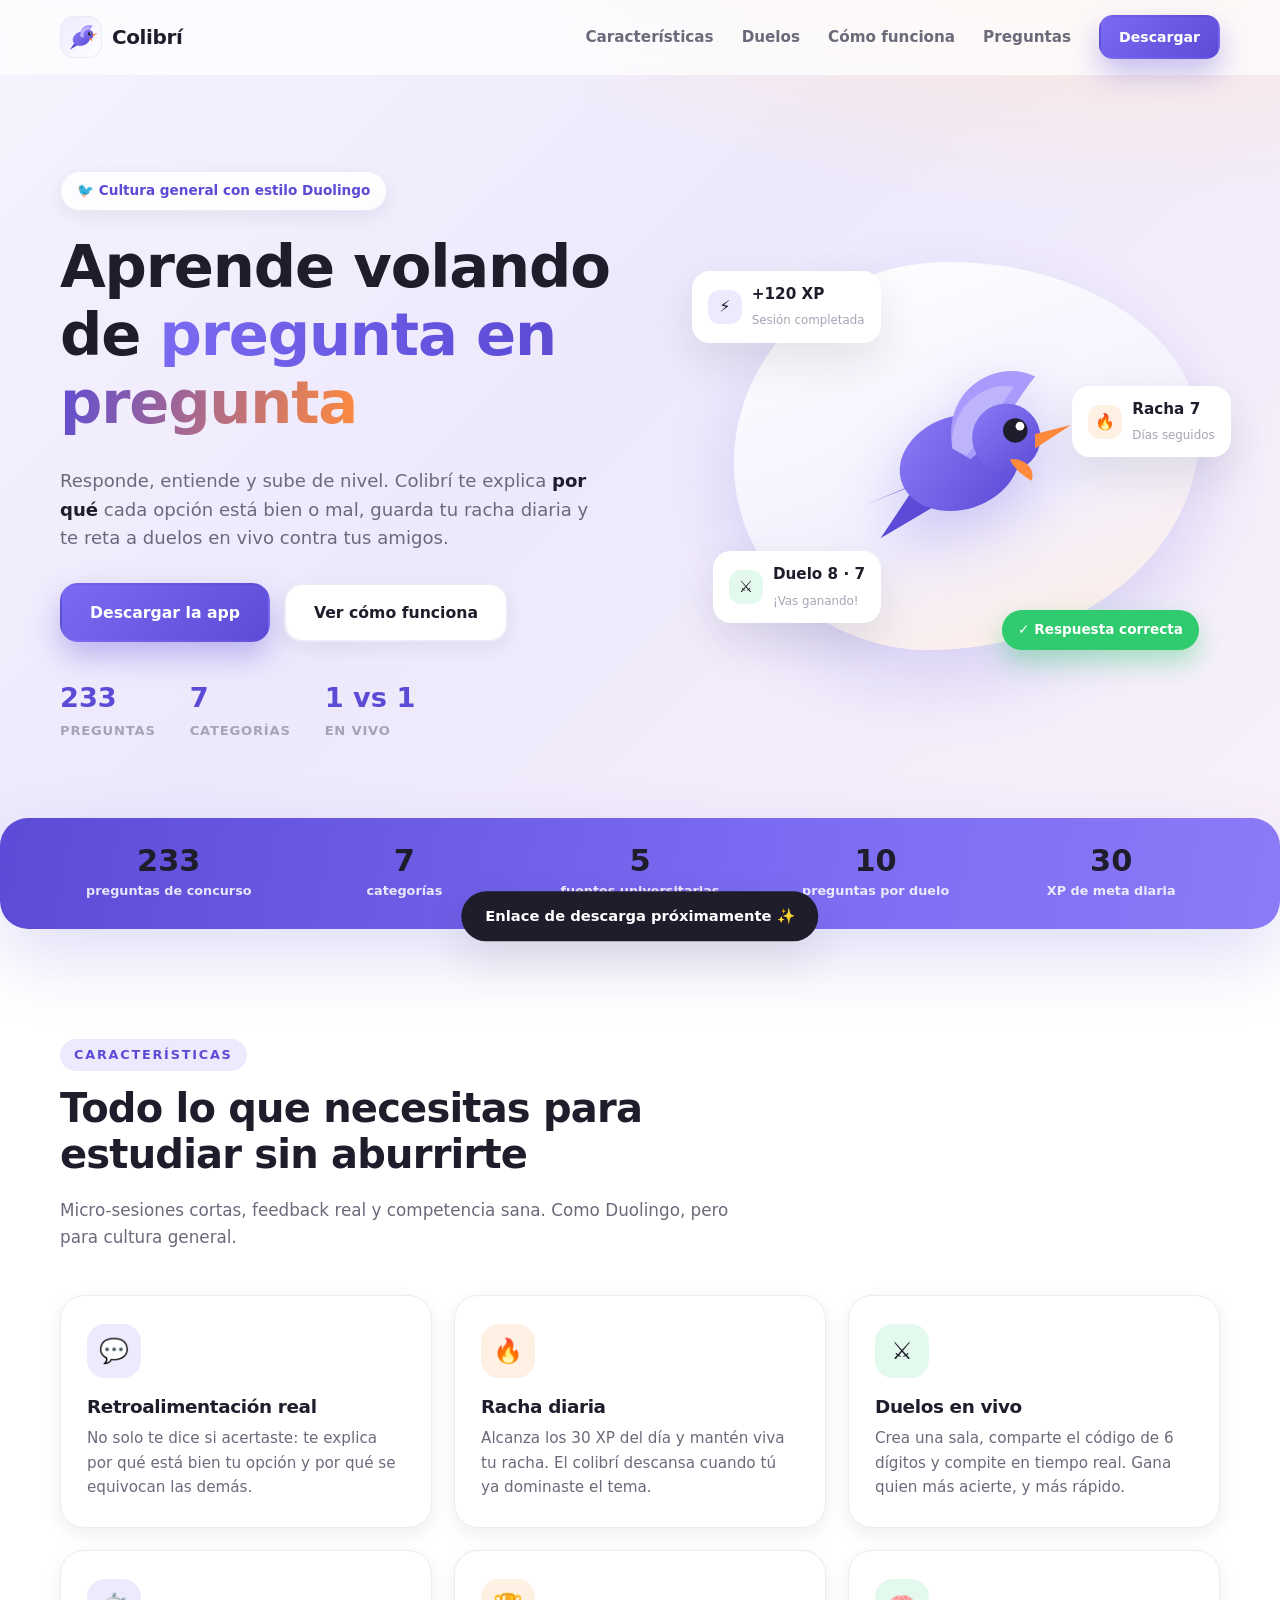
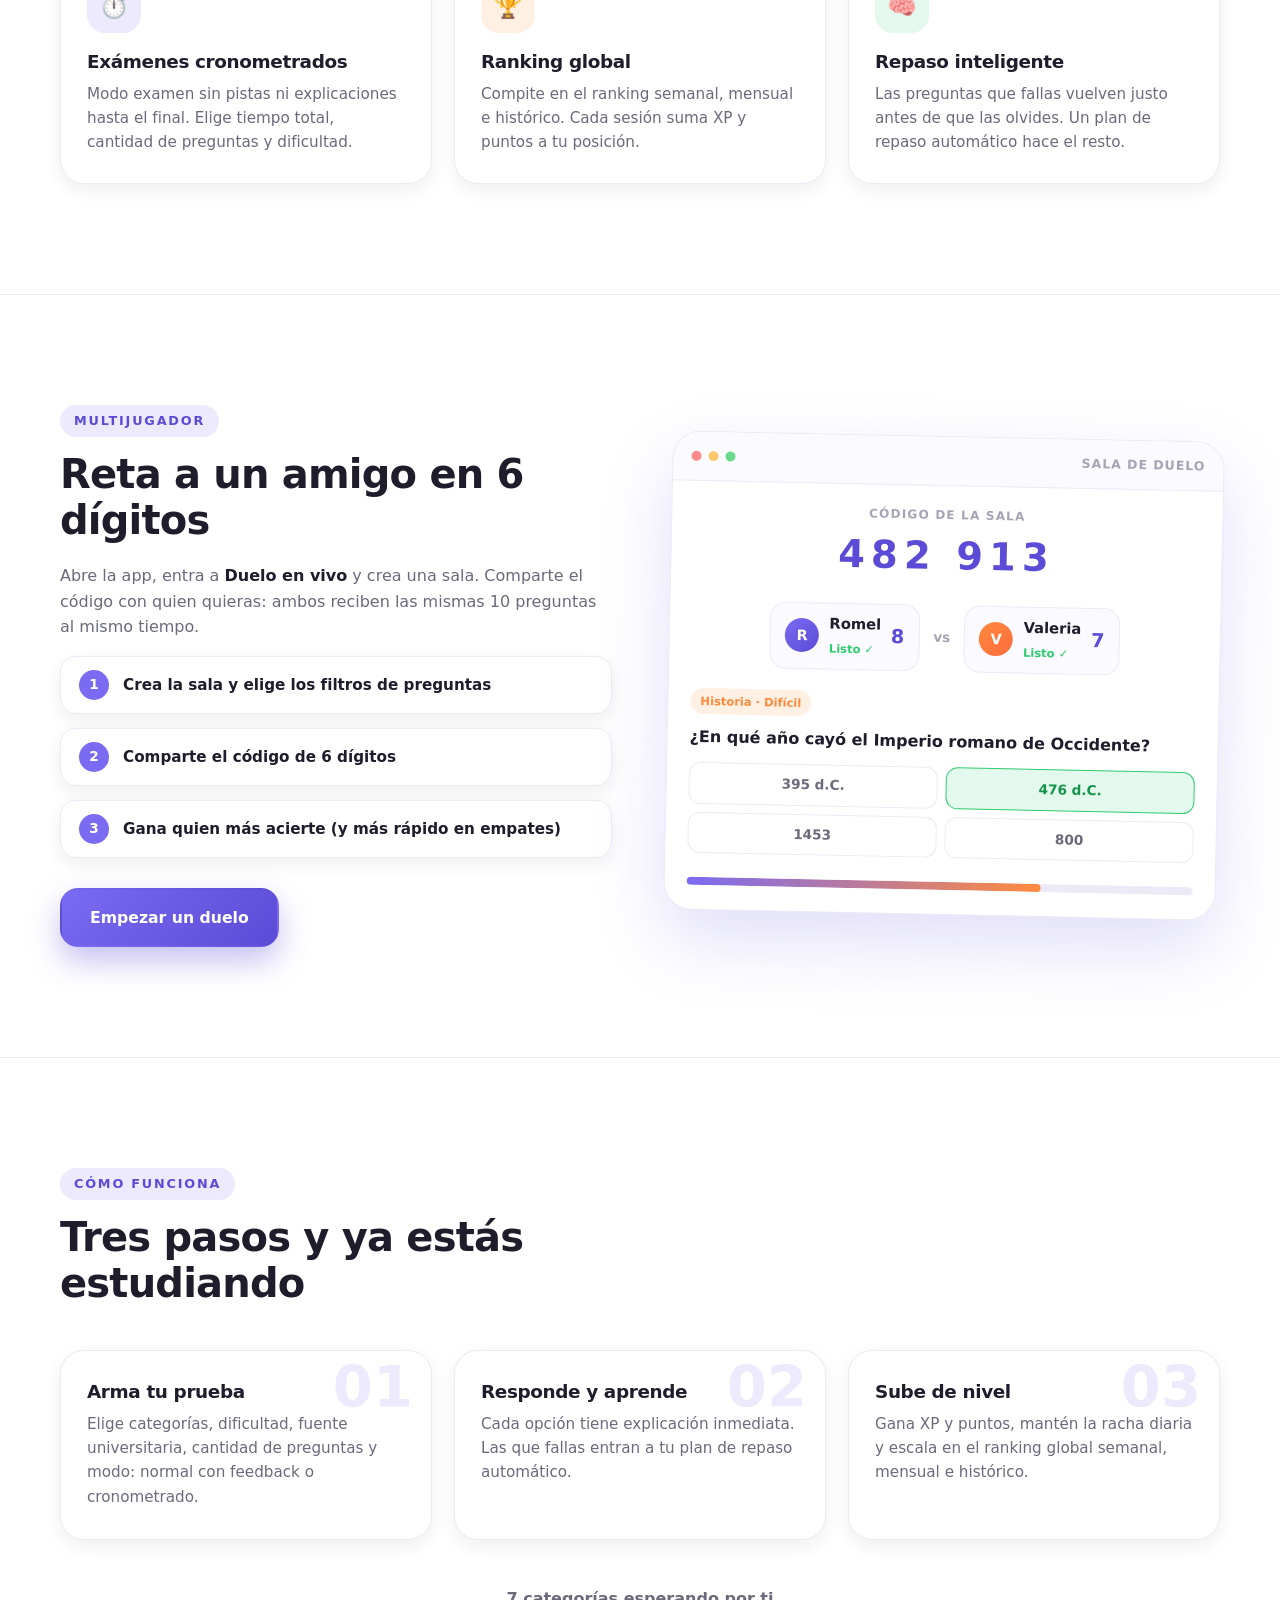
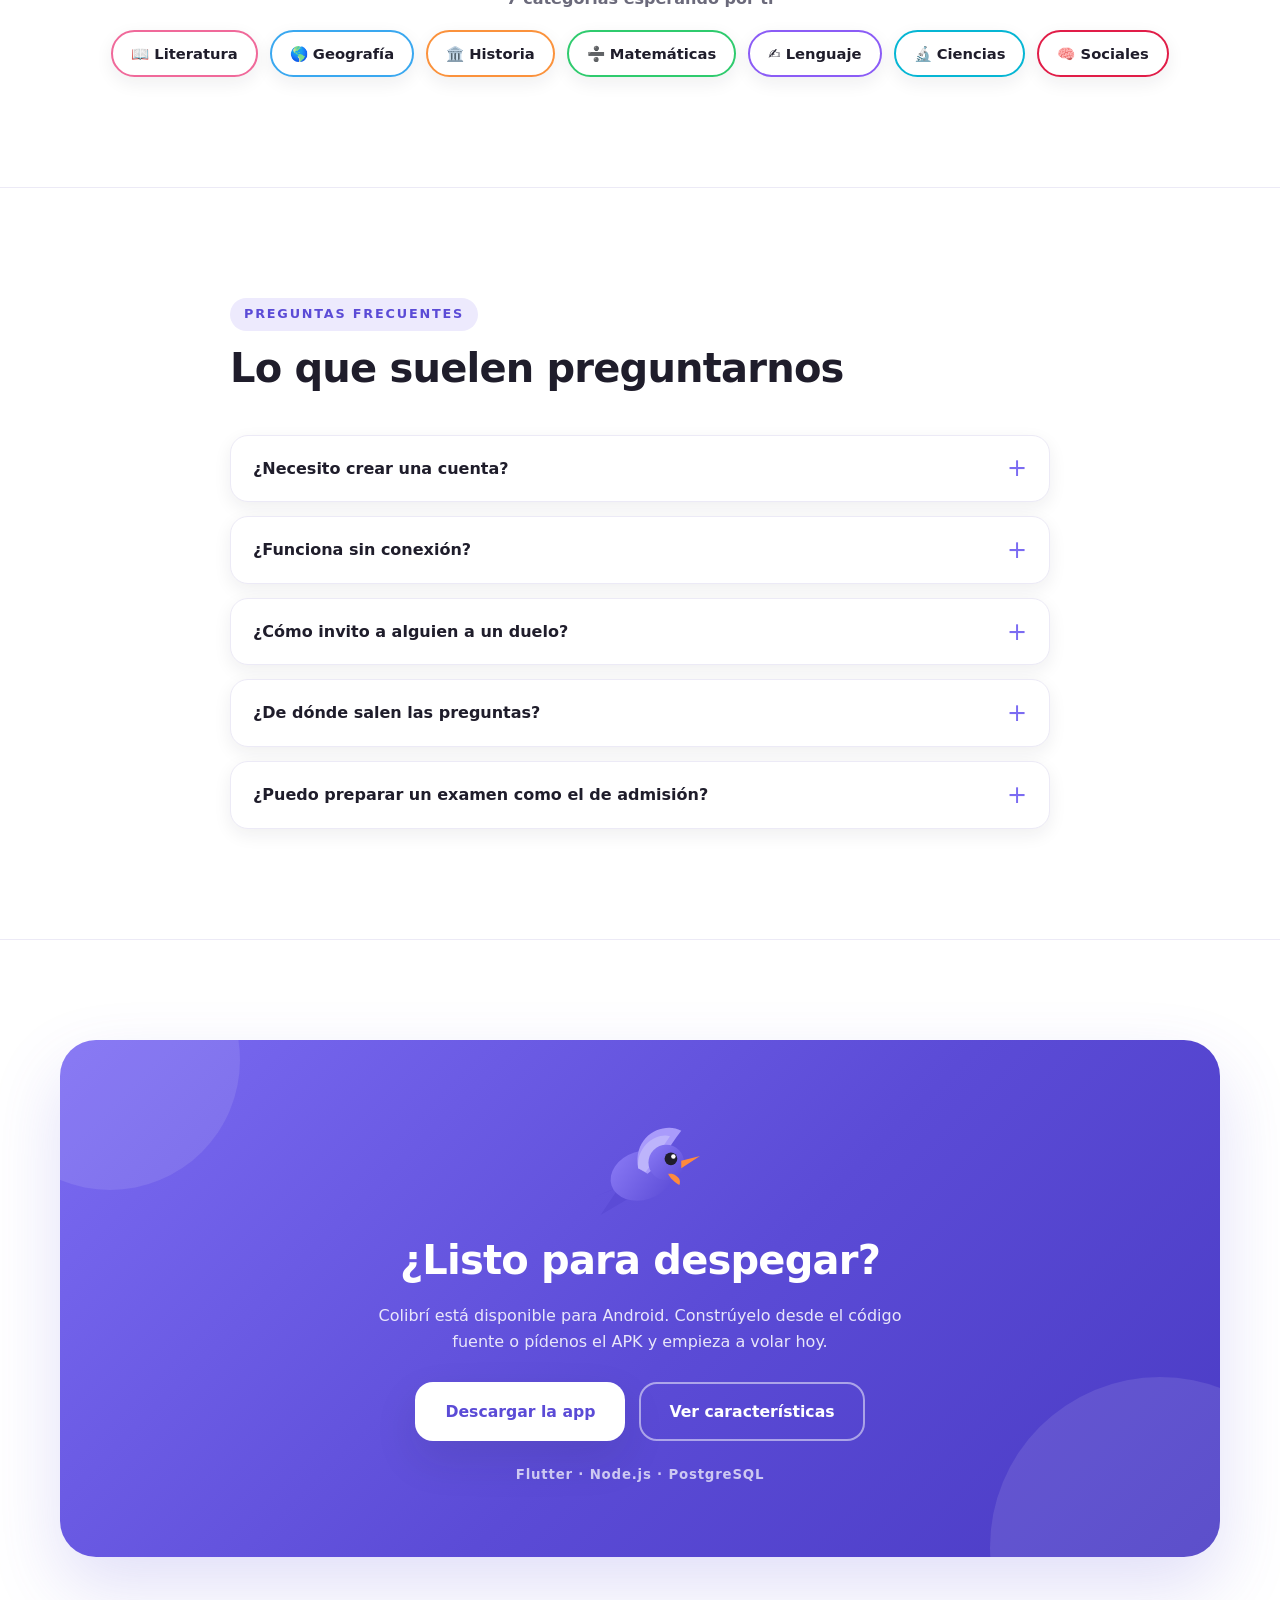
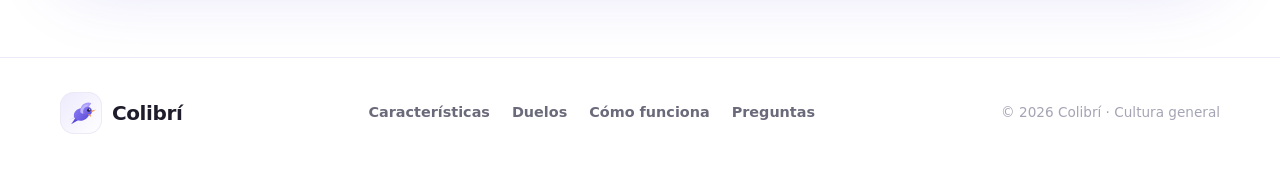
==== index.html @ fbc7e094 "feat: landing de Colibri (HTML/CSS/JS sin build)" ====
<!DOCTYPE html>
<html lang="es">
<head>
  <meta charset="UTF-8">
  <meta name="viewport" content="width=device-width, initial-scale=1.0">
  <title>Colibrí · Cultura general con retroalimentación estilo Duolingo</title>
  <meta name="description" content="Colibrí es una app de cultura general: 233 preguntas, retroalimentación inmediata, rachas diarias, exámenes cronometrados y duelos 1 vs 1 en vivo.">
  <link rel="icon" href="favicon.svg" type="image/svg+xml">
  <link rel="stylesheet" href="styles.css">
  <script>if (!location.search.includes('static')) document.documentElement.classList.add('js');</script>
</head>
<body>
  <header class="nav" id="nav">
    <div class="container nav__inner">
      <a class="brand" href="#inicio" aria-label="Colibrí, inicio">
        <span class="brand__mark" aria-hidden="true">
          <svg viewBox="0 0 64 64" width="34" height="34">
            <use href="#colibri"></use>
          </svg>
        </span>
        <span class="brand__name">Colibrí</span>
      </a>

      <nav class="nav__links" id="navLinks" aria-label="Principal">
        <a href="#caracteristicas">Características</a>
        <a href="#duelos">Duelos</a>
        <a href="#como-funciona">Cómo funciona</a>
        <a href="#faq">Preguntas</a>
        <a class="btn btn--small btn--primary nav__cta" href="#descargar">Descargar</a>
      </nav>

      <button class="nav__toggle" id="navToggle" aria-label="Abrir menú" aria-expanded="false">
        <span></span><span></span><span></span>
      </button>
    </div>
  </header>

  <main id="inicio">
    <section class="hero">
      <div class="container hero__grid">
        <div class="hero__copy reveal">
          <span class="pill">🐦 Cultura general con estilo Duolingo</span>
          <h1>Aprende volando de <span class="grad">pregunta en pregunta</span></h1>
          <p class="lead">
            Responde, entiende y sube de nivel. Colibrí te explica <strong>por qué</strong> cada
            opción está bien o mal, guarda tu racha diaria y te reta a duelos en vivo
            contra tus amigos.
          </p>
          <div class="hero__actions">
            <a class="btn btn--primary" href="#descargar">Descargar la app</a>
            <a class="btn btn--ghost" href="#como-funciona">Ver cómo funciona</a>
          </div>
          <ul class="hero__facts">
            <li><strong>233</strong><span>preguntas</span></li>
            <li><strong>7</strong><span>categorías</span></li>
            <li><strong>1&nbsp;vs&nbsp;1</strong><span>en vivo</span></li>
          </ul>
        </div>

        <div class="hero__visual reveal" data-delay="1">
          <div class="hero__blob" aria-hidden="true"></div>

          <div class="hero__stage">
            <div class="mascot" aria-hidden="true">
              <svg viewBox="0 0 64 64" width="230" height="230">
                <use href="#colibri"></use>
              </svg>
            </div>

            <div class="float float--xp">
              <span class="float__icon">⚡</span>
              <div><strong>+120 XP</strong><small>Sesión completada</small></div>
            </div>
            <div class="float float--streak">
              <span class="float__icon">🔥</span>
              <div><strong>Racha 7</strong><small>Días seguidos</small></div>
            </div>
            <div class="float float--duel">
              <span class="float__icon">⚔️</span>
              <div><strong>Duelo 8 · 7</strong><small>¡Vas ganando!</small></div>
            </div>
            <div class="hero__chip hero__chip--correct">✓ Respuesta correcta</div>
          </div>
        </div>
      </div>
    </section>

    <section class="band" aria-label="Datos del banco de preguntas">
      <div class="container band__grid">
        <div class="band__item"><strong>233</strong><span>preguntas de concurso</span></div>
        <div class="band__item"><strong>7</strong><span>categorías</span></div>
        <div class="band__item"><strong>5</strong><span>fuentes universitarias</span></div>
        <div class="band__item"><strong>10</strong><span>preguntas por duelo</span></div>
        <div class="band__item"><strong>30</strong><span>XP de meta diaria</span></div>
      </div>
    </section>

    <section class="section" id="caracteristicas">
      <div class="container">
        <header class="section__head reveal">
          <span class="kicker">Características</span>
          <h2>Todo lo que necesitas para estudiar sin aburrirte</h2>
          <p>Micro-sesiones cortas, feedback real y competencia sana. Como Duolingo, pero para cultura general.</p>
        </header>

        <div class="grid grid--3">
          <article class="card reveal">
            <span class="card__icon" style="--tone:#EDEAFD">💬</span>
            <h3>Retroalimentación real</h3>
            <p>No solo te dice si acertaste: te explica por qué está bien tu opción y por qué se equivocan las demás.</p>
          </article>
          <article class="card reveal" data-delay="1">
            <span class="card__icon" style="--tone:#FFF0E4">🔥</span>
            <h3>Racha diaria</h3>
            <p>Alcanza los 30 XP del día y mantén viva tu racha. El colibrí descansa cuando tú ya dominaste el tema.</p>
          </article>
          <article class="card reveal" data-delay="2">
            <span class="card__icon" style="--tone:#E4F9EE">⚔️</span>
            <h3>Duelos en vivo</h3>
            <p>Crea una sala, comparte el código de 6 dígitos y compite en tiempo real. Gana quien más acierte, y más rápido.</p>
          </article>
          <article class="card reveal">
            <span class="card__icon" style="--tone:#EDEAFD">⏱️</span>
            <h3>Exámenes cronometrados</h3>
            <p>Modo examen sin pistas ni explicaciones hasta el final. Elige tiempo total, cantidad de preguntas y dificultad.</p>
          </article>
          <article class="card reveal" data-delay="1">
            <span class="card__icon" style="--tone:#FFF0E4">🏆</span>
            <h3>Ranking global</h3>
            <p>Compite en el ranking semanal, mensual e histórico. Cada sesión suma XP y puntos a tu posición.</p>
          </article>
          <article class="card reveal" data-delay="2">
            <span class="card__icon" style="--tone:#E4F9EE">🧠</span>
            <h3>Repaso inteligente</h3>
            <p>Las preguntas que fallas vuelven justo antes de que las olvides. Un plan de repaso automático hace el resto.</p>
          </article>
        </div>
      </div>
    </section>

    <section class="section section--tint" id="duelos">
      <div class="container duel">
        <div class="duel__copy reveal">
          <span class="kicker">Multijugador</span>
          <h2>Reta a un amigo en 6 dígitos</h2>
          <p>
            Abre la app, entra a <strong>Duelo en vivo</strong> y crea una sala. Comparte el
            código con quien quieras: ambos reciben las mismas 10 preguntas al mismo tiempo.
          </p>
          <ol class="steps">
            <li><span>1</span> Crea la sala y elige los filtros de preguntas</li>
            <li><span>2</span> Comparte el código de 6 dígitos</li>
            <li><span>3</span> Gana quien más acierte (y más rápido en empates)</li>
          </ol>
          <a class="btn btn--primary" href="#descargar">Empezar un duelo</a>
        </div>

        <div class="duel__mock reveal" data-delay="1">
          <div class="mock">
            <div class="mock__top">
              <span class="mock__dot"></span><span class="mock__dot"></span><span class="mock__dot"></span>
              <span class="mock__title">Sala de duelo</span>
            </div>
            <div class="mock__code">
              <small>Código de la sala</small>
              <strong>482 913</strong>
            </div>
            <div class="mock__players">
              <div class="mock__player">
                <span class="avatar avatar--a">R</span>
                <div><strong>Romel</strong><small>Listo ✓</small></div>
                <span class="mock__score">8</span>
              </div>
              <div class="mock__vs">vs</div>
              <div class="mock__player">
                <span class="avatar avatar--b">V</span>
                <div><strong>Valeria</strong><small>Listo ✓</small></div>
                <span class="mock__score">7</span>
              </div>
            </div>
            <div class="mock__q">
              <span class="mock__tag">Historia · Difícil</span>
              <p>¿En qué año cayó el Imperio romano de Occidente?</p>
              <div class="mock__opts">
                <span>395 d.C.</span>
                <span class="ok">476 d.C.</span>
                <span>1453</span>
                <span>800</span>
              </div>
            </div>
            <div class="mock__bar"><i style="width:70%"></i></div>
          </div>
        </div>
      </div>
    </section>

    <section class="section" id="como-funciona">
      <div class="container">
        <header class="section__head reveal">
          <span class="kicker">Cómo funciona</span>
          <h2>Tres pasos y ya estás estudiando</h2>
        </header>
        <div class="grid grid--3">
          <article class="stepcard reveal">
            <span class="stepcard__n">01</span>
            <h3>Arma tu prueba</h3>
            <p>Elige categorías, dificultad, fuente universitaria, cantidad de preguntas y modo: normal con feedback o cronometrado.</p>
          </article>
          <article class="stepcard reveal" data-delay="1">
            <span class="stepcard__n">02</span>
            <h3>Responde y aprende</h3>
            <p>Cada opción tiene explicación inmediata. Las que fallas entran a tu plan de repaso automático.</p>
          </article>
          <article class="stepcard reveal" data-delay="2">
            <span class="stepcard__n">03</span>
            <h3>Sube de nivel</h3>
            <p>Gana XP y puntos, mantén la racha diaria y escala en el ranking global semanal, mensual e histórico.</p>
          </article>
        </div>

        <div class="cats reveal">
          <span class="cats__label">7 categorías esperando por ti</span>
          <div class="cats__chips">
            <span class="chip" style="--c:#F0699A">📖 Literatura</span>
            <span class="chip" style="--c:#3AA8F0">🌎 Geografía</span>
            <span class="chip" style="--c:#FB923C">🏛️ Historia</span>
            <span class="chip" style="--c:#2FCB6E">➗ Matemáticas</span>
            <span class="chip" style="--c:#8B5CF6">✍️ Lenguaje</span>
            <span class="chip" style="--c:#06B6D4">🔬 Ciencias</span>
            <span class="chip" style="--c:#E11D48">🧠 Sociales</span>
          </div>
        </div>
      </div>
    </section>

    <section class="section section--tint" id="faq">
      <div class="container container--narrow">
        <header class="section__head reveal">
          <span class="kicker">Preguntas frecuentes</span>
          <h2>Lo que suelen preguntarnos</h2>
        </header>

        <div class="faq reveal">
          <details>
            <summary>¿Necesito crear una cuenta?</summary>
            <p>No. Puedes jugar como invitado con tu dispositivo y todo tu progreso queda guardado en local. Cuando quieras, te registras con email para tener tu cuenta y sincronizarlo en la nube.</p>
          </details>
          <details>
            <summary>¿Funciona sin conexión?</summary>
            <p>Sí. Las preguntas viven dentro de la app y tu progreso se guarda en el dispositivo. En cuanto vuelva la red, se sincroniza solo con el servidor.</p>
          </details>
          <details>
            <summary>¿Cómo invito a alguien a un duelo?</summary>
            <p>Entra a “Duelo en vivo”, crea una sala y comparte el código de 6 dígitos. Tu rival lo escribe en su teléfono y el duelo empieza cuando ambos estén listos.</p>
          </details>
          <details>
            <summary>¿De dónde salen las preguntas?</summary>
            <p>De un banco propio con fuentes de San Marcos, UNI, UTP, PUCP y preguntas originales Colibrí, organizadas por categoría, tema y dificultad.</p>
          </details>
          <details>
            <summary>¿Puedo preparar un examen como el de admisión?</summary>
            <p>Sí. En “Practicar” eliges categoría, dificultad, cantidad de preguntas y modo cronometrado con tiempo total: queda como un examen real.</p>
          </details>
        </div>
      </div>
    </section>

    <section class="cta" id="descargar">
      <div class="container cta__inner reveal">
        <div class="cta__mascot" aria-hidden="true">
          <svg viewBox="0 0 64 64" width="120" height="120"><use href="#colibri"></use></svg>
        </div>
        <h2>¿Listo para despegar?</h2>
        <p>Colibrí está disponible para Android. Constrúyelo desde el código fuente o pídenos el APK y empieza a volar hoy.</p>
        <div class="cta__actions">
          <a class="btn btn--light" href="#" id="downloadBtn">Descargar la app</a>
          <a class="btn btn--outline-light" href="#caracteristicas">Ver características</a>
        </div>
        <small class="cta__note">Flutter · Node.js · PostgreSQL</small>
      </div>
    </section>
  </main>

  <footer class="footer">
    <div class="container footer__inner">
      <a class="brand" href="#inicio">
        <span class="brand__mark" aria-hidden="true">
          <svg viewBox="0 0 64 64" width="30" height="30"><use href="#colibri"></use></svg>
        </span>
        <span class="brand__name">Colibrí</span>
      </a>
      <nav class="footer__links" aria-label="Pie de página">
        <a href="#caracteristicas">Características</a>
        <a href="#duelos">Duelos</a>
        <a href="#como-funciona">Cómo funciona</a>
        <a href="#faq">Preguntas</a>
      </nav>
      <p class="footer__copy">© 2026 Colibrí · Cultura general</p>
    </div>
  </footer>

  <div class="toast" id="toast" role="status" aria-live="polite">Enlace de descarga próximamente ✨</div>

  <svg width="0" height="0" style="position:absolute" aria-hidden="true">
    <defs>
      <linearGradient id="cg" x1="0" y1="0" x2="1" y2="1">
        <stop offset="0%" stop-color="#8B7BF6"/>
        <stop offset="100%" stop-color="#5B4BD6"/>
      </linearGradient>
      <symbol id="colibri" viewBox="0 0 64 64">
        <path d="M30 37 L6 47 L21 41 L11 56 L33 43 Z" fill="#5B4BD6"/>
        <ellipse cx="33" cy="35" rx="17" ry="13" transform="rotate(-18 33 35)" fill="url(#cg)"/>
        <path d="M31 31 C 28 13, 45 6, 54 11 C 47 20, 43 29, 36 34 Z" fill="#A99BFB"/>
        <path d="M31 31 C 30 19, 41 12, 48 14 C 43 21, 39 28, 35 33 Z" fill="#C7BFFB" opacity=".7"/>
        <circle cx="46" cy="28" r="9.5" fill="url(#cg)"/>
        <path d="M54 27 L64 24.5 L54 31 Z" fill="#FF8A3D"/>
        <path d="M49 34 c 3.5 1 5 3.5 4 6 c -2.5 -1.5 -5 -3.5 -6 -6 z" fill="#FF8A3D"/>
        <circle cx="48.5" cy="26" r="3.4" fill="#1F1D2B"/>
        <circle cx="49.8" cy="24.8" r="1.2" fill="#fff"/>
      </symbol>
    </defs>
  </svg>

  <script src="script.js"></script>
</body>
</html>
---- styles.css ----
:root {
  --bg: #F4F2FD;
  --grad-1: #F6F3FE;
  --grad-2: #EDE9FC;
  --grad-3: #F9F1FA;
  --primary: #7B6BF2;
  --primary-dark: #5B4BD6;
  --primary-soft: #EDEAFD;
  --accent: #FF8A3D;
  --success: #2FCB6E;
  --ink: #1F1D2B;
  --ink-soft: #6B6A7B;
  --ink-faint: #A5A4B4;
  --divider: #ECEAF6;
  --white: #fff;
  --radius: 24px;
  --shadow-sm: 0 6px 18px rgba(31, 29, 43, .07);
  --shadow-md: 0 18px 44px rgba(31, 29, 43, .10);
  --shadow-lg: 0 30px 70px rgba(91, 75, 214, .18);
  --max: 1160px;
}

* { box-sizing: border-box; }

html { scroll-behavior: smooth; scroll-padding-top: 90px; }

body {
  margin: 0;
  color: var(--ink);
  font-family: ui-sans-serif, system-ui, -apple-system, "Segoe UI", Roboto,
    "Helvetica Neue", Arial, sans-serif;
  background:
    radial-gradient(1100px 500px at 85% -10%, #FFE7D4 0%, rgba(255, 231, 212, 0) 60%),
    linear-gradient(135deg, var(--grad-1), var(--grad-2) 45%, var(--grad-3));
  background-attachment: fixed;
  line-height: 1.6;
  -webkit-font-smoothing: antialiased;
}

h1, h2, h3 { line-height: 1.15; letter-spacing: -.02em; margin: 0 0 .5em; }
h1 { font-size: clamp(2.3rem, 5.2vw, 3.7rem); font-weight: 900; }
h2 { font-size: clamp(1.7rem, 3.4vw, 2.5rem); font-weight: 900; }
h3 { font-size: 1.15rem; font-weight: 800; }
p { margin: 0 0 1rem; color: var(--ink-soft); }
a { color: inherit; text-decoration: none; }
strong { color: var(--ink); }

.container { width: min(100% - 40px, var(--max)); margin-inline: auto; }
.container--narrow { max-width: 820px; }

.grad {
  background: linear-gradient(100deg, var(--primary), var(--primary-dark) 55%, var(--accent));
  -webkit-background-clip: text;
  background-clip: text;
  color: transparent;
}

.kicker {
  display: inline-block;
  font-size: .8rem;
  font-weight: 800;
  letter-spacing: .14em;
  text-transform: uppercase;
  color: var(--primary-dark);
  background: var(--primary-soft);
  padding: 6px 14px;
  border-radius: 999px;
  margin-bottom: 14px;
}

.pill {
  display: inline-block;
  font-size: .85rem;
  font-weight: 700;
  color: var(--primary-dark);
  background: rgba(255, 255, 255, .85);
  border: 1px solid var(--divider);
  padding: 8px 16px;
  border-radius: 999px;
  box-shadow: var(--shadow-sm);
  margin-bottom: 22px;
}

.btn {
  display: inline-flex;
  align-items: center;
  justify-content: center;
  gap: 8px;
  font-weight: 800;
  font-size: .98rem;
  padding: 15px 28px;
  border-radius: 18px;
  border: 2px solid transparent;
  cursor: pointer;
  transition: transform .18s ease, box-shadow .18s ease, background .18s ease;
}
.btn:hover { transform: translateY(-2px); }
.btn:active { transform: translateY(0); }
.btn--primary {
  color: #fff;
  background: linear-gradient(135deg, var(--primary), var(--primary-dark));
  box-shadow: 0 14px 30px rgba(91, 75, 214, .35);
}
.btn--primary:hover { box-shadow: 0 18px 38px rgba(91, 75, 214, .45); }
.btn--ghost {
  background: var(--white);
  color: var(--ink);
  border-color: var(--divider);
  box-shadow: var(--shadow-sm);
}
.btn--small { padding: 9px 18px; border-radius: 14px; font-size: .88rem; }
.btn--light { background: #fff; color: var(--primary-dark); box-shadow: var(--shadow-md); }
.btn--outline-light { border-color: rgba(255,255,255,.5); color: #fff; }
.btn--outline-light:hover { background: rgba(255,255,255,.12); }

/* ---------- Nav ---------- */
.nav {
  position: sticky;
  top: 0;
  z-index: 50;
  backdrop-filter: blur(14px);
  background: rgba(255, 255, 255, .72);
  border-bottom: 1px solid transparent;
  transition: border-color .2s ease, box-shadow .2s ease;
}
.nav.is-stuck { border-color: var(--divider); box-shadow: var(--shadow-sm); }
.nav__inner { display: flex; align-items: center; justify-content: space-between; height: 74px; }
.brand { display: inline-flex; align-items: center; gap: 10px; font-weight: 900; }
.brand__mark {
  display: grid; place-items: center;
  width: 42px; height: 42px; border-radius: 14px;
  background: linear-gradient(135deg, var(--primary-soft), #fff);
  box-shadow: inset 0 0 0 1px var(--divider);
}
.brand__name { font-size: 1.25rem; letter-spacing: -.02em; }
.nav__links { display: flex; align-items: center; gap: 28px; font-weight: 700; font-size: .95rem; }
.nav__links a:not(.btn) { color: var(--ink-soft); transition: color .15s ease; }
.nav__links a:not(.btn):hover { color: var(--primary-dark); }
.nav__toggle { display: none; background: none; border: 0; padding: 8px; cursor: pointer; }
.nav__toggle span {
  display: block; width: 24px; height: 2.5px; border-radius: 3px;
  background: var(--ink); margin: 5px 0; transition: transform .2s ease, opacity .2s ease;
}
.nav.is-open .nav__toggle span:nth-child(1) { transform: translateY(7.5px) rotate(45deg); }
.nav.is-open .nav__toggle span:nth-child(2) { opacity: 0; }
.nav.is-open .nav__toggle span:nth-child(3) { transform: translateY(-7.5px) rotate(-45deg); }

/* ---------- Hero ---------- */
.hero { padding: clamp(48px, 8vw, 96px) 0 clamp(40px, 6vw, 80px); overflow: hidden; }
.hero__grid { display: grid; grid-template-columns: 1.05fr .95fr; gap: 48px; align-items: center; }
.lead { font-size: 1.13rem; max-width: 34rem; }
.hero__actions { display: flex; flex-wrap: wrap; gap: 14px; margin: 30px 0 34px; }
.hero__facts {
  display: flex; gap: 34px; list-style: none; margin: 0; padding: 0;
}
.hero__facts li { display: flex; flex-direction: column; }
.hero__facts strong { font-size: 1.7rem; font-weight: 900; color: var(--primary-dark); }
.hero__facts span { font-size: .82rem; color: var(--ink-faint); font-weight: 700; text-transform: uppercase; letter-spacing: .06em; }

.hero__visual { position: relative; min-height: 440px; }
.hero__blob {
  position: absolute; inset: 6% 4% 6% 8%;
  background: linear-gradient(160deg, #fff 0%, #F3F0FE 60%, #FFEDE0 100%);
  border-radius: 46% 54% 58% 42% / 52% 44% 56% 48%;
  box-shadow: var(--shadow-lg);
  animation: blob 14s ease-in-out infinite;
}
@keyframes blob {
  0%, 100% { border-radius: 46% 54% 58% 42% / 52% 44% 56% 48%; }
  50% { border-radius: 56% 44% 46% 54% / 44% 56% 44% 56%; }
}
.hero__stage { position: relative; height: 100%; min-height: 440px; display: grid; place-items: center; }
.mascot { animation: hover 4.5s ease-in-out infinite; filter: drop-shadow(0 22px 30px rgba(91,75,214,.28)); }
@keyframes hover { 0%,100% { transform: translateY(0) rotate(-2deg); } 50% { transform: translateY(-16px) rotate(2deg); } }

.float {
  position: absolute;
  display: flex; align-items: center; gap: 10px;
  background: #fff; border-radius: 18px; padding: 11px 16px;
  box-shadow: var(--shadow-md);
  animation: floaty 5s ease-in-out infinite;
}
.float__icon {
  display: grid; place-items: center; width: 34px; height: 34px;
  border-radius: 12px; background: var(--primary-soft); font-size: 1rem;
}
.float strong { display: block; font-size: .95rem; }
.float small { color: var(--ink-faint); font-size: .74rem; }
.float--xp { top: 8%; left: 0; animation-delay: -1s; }
.float--streak { top: 34%; right: -2%; animation-delay: -2.4s; }
.float--streak .float__icon { background: var(--accent-soft, #FFF0E4); }
.float--duel { bottom: 12%; left: 4%; animation-delay: -3.6s; }
.float--duel .float__icon { background: #E4F9EE; }
@keyframes floaty { 0%,100% { transform: translateY(0); } 50% { transform: translateY(-12px); } }

.hero__chip {
  position: absolute; bottom: 6%; right: 4%;
  background: var(--success); color: #fff; font-weight: 800; font-size: .85rem;
  padding: 9px 16px; border-radius: 999px; box-shadow: 0 12px 26px rgba(47,203,110,.4);
  animation: floaty 6s ease-in-out infinite; animation-delay: -1.6s;
}

/* ---------- Band ---------- */
.band {
  background: linear-gradient(100deg, var(--primary-dark), var(--primary) 60%, #8B7BF6);
  color: #fff;
  border-radius: 28px;
  padding: 26px 0;
  box-shadow: var(--shadow-lg);
}
.band__grid { display: flex; flex-wrap: wrap; justify-content: space-between; gap: 18px; }
.band__item { text-align: center; flex: 1 1 150px; }
.band__item strong { display: block; font-size: 1.9rem; font-weight: 900; line-height: 1.1; }
.band__item span { font-size: .8rem; opacity: .85; font-weight: 600; }

/* ---------- Sections ---------- */
.section { padding: clamp(56px, 9vw, 110px) 0; }
.section--tint {
  background: rgba(255, 255, 255, .55);
  border-block: 1px solid var(--divider);
}
.section__head { max-width: 680px; margin-bottom: 44px; }
.section__head p { font-size: 1.05rem; }

.grid { display: grid; gap: 22px; }
.grid--3 { grid-template-columns: repeat(3, 1fr); }

.card {
  background: #fff;
  border: 1px solid var(--divider);
  border-radius: var(--radius);
  padding: 28px 26px;
  box-shadow: var(--shadow-sm);
  transition: transform .2s ease, box-shadow .2s ease;
}
.card:hover { transform: translateY(-6px); box-shadow: var(--shadow-md); }
.card__icon {
  display: grid; place-items: center;
  width: 54px; height: 54px; border-radius: 18px;
  background: var(--tone, var(--primary-soft));
  font-size: 1.5rem; margin-bottom: 18px;
}
.card p { font-size: .95rem; margin: 0; }

/* ---------- Duel ---------- */
.duel { display: grid; grid-template-columns: 1fr 1fr; gap: 56px; align-items: center; }
.steps { list-style: none; padding: 0; margin: 0 0 30px; display: grid; gap: 14px; }
.steps li {
  display: flex; align-items: center; gap: 14px;
  background: #fff; border: 1px solid var(--divider);
  border-radius: 16px; padding: 13px 18px; font-weight: 700; font-size: .95rem;
  box-shadow: var(--shadow-sm);
}
.steps span {
  display: grid; place-items: center; flex: none;
  width: 30px; height: 30px; border-radius: 50%;
  background: var(--primary); color: #fff; font-size: .85rem; font-weight: 900;
}

.mock {
  background: #fff;
  border-radius: 28px;
  border: 1px solid var(--divider);
  box-shadow: var(--shadow-lg);
  overflow: hidden;
  transform: rotate(1.2deg);
  transition: transform .25s ease;
}
.mock:hover { transform: rotate(0deg) translateY(-4px); }
.mock__top { display: flex; align-items: center; gap: 7px; padding: 14px 18px; background: #FAFAFF; border-bottom: 1px solid var(--divider); }
.mock__dot { width: 10px; height: 10px; border-radius: 50%; background: var(--divider); }
.mock__dot:nth-child(1) { background: #FF8A8A; }
.mock__dot:nth-child(2) { background: #FFC86B; }
.mock__dot:nth-child(3) { background: #6BD88B; }
.mock__title { margin-left: auto; font-size: .78rem; font-weight: 800; color: var(--ink-faint); text-transform: uppercase; letter-spacing: .08em; }
.mock__code { text-align: center; padding: 20px 18px 6px; }
.mock__code small { display: block; color: var(--ink-faint); font-weight: 700; font-size: .75rem; text-transform: uppercase; letter-spacing: .1em; }
.mock__code strong { font-size: 2.4rem; font-weight: 900; letter-spacing: .16em; color: var(--primary-dark); }
.mock__players { display: flex; align-items: center; justify-content: center; gap: 14px; padding: 12px 18px 4px; }
.mock__player { display: flex; align-items: center; gap: 10px; background: #FAFAFF; border: 1px solid var(--divider); padding: 8px 14px; border-radius: 16px; }
.mock__player strong { display: block; font-size: .92rem; }
.mock__player small { color: var(--success); font-size: .72rem; font-weight: 700; }
.mock__score { font-weight: 900; font-size: 1.2rem; color: var(--primary-dark); }
.mock__vs { font-weight: 900; color: var(--ink-faint); font-size: .85rem; }
.avatar { display: grid; place-items: center; width: 34px; height: 34px; border-radius: 50%; color: #fff; font-weight: 900; font-size: .9rem; }
.avatar--a { background: linear-gradient(135deg, var(--primary), var(--primary-dark)); }
.avatar--b { background: linear-gradient(135deg, var(--accent), #FF6B3D); }
.mock__q { padding: 16px 22px 6px; }
.mock__tag { display: inline-block; font-size: .72rem; font-weight: 800; color: var(--accent); background: #FFF0E4; padding: 4px 10px; border-radius: 999px; margin-bottom: 10px; }
.mock__q p { color: var(--ink); font-weight: 800; margin-bottom: 12px; }
.mock__opts { display: grid; grid-template-columns: 1fr 1fr; gap: 8px; }
.mock__opts span {
  font-size: .85rem; font-weight: 700; color: var(--ink-soft);
  border: 1.6px solid var(--divider); border-radius: 12px; padding: 9px 12px; text-align: center;
}
.mock__opts .ok { border-color: var(--success); background: #E4F9EE; color: #14944A; }
.mock__bar { height: 8px; margin: 18px 22px 24px; background: var(--divider); border-radius: 999px; overflow: hidden; }
.mock__bar i { display: block; height: 100%; background: linear-gradient(90deg, var(--primary), var(--accent)); border-radius: 999px; }

/* ---------- Steps / categorías ---------- */
.stepcard {
  position: relative;
  background: #fff; border: 1px solid var(--divider); border-radius: var(--radius);
  padding: 30px 26px; box-shadow: var(--shadow-sm); overflow: hidden;
}
.stepcard__n {
  position: absolute; top: 8px; right: 18px;
  font-size: 3.6rem; font-weight: 900; color: var(--primary-soft); line-height: 1;
}
.stepcard h3 { position: relative; }
.stepcard p { position: relative; font-size: .95rem; margin: 0; }

.cats { margin-top: 46px; text-align: center; }
.cats__label { display: block; font-weight: 800; color: var(--ink-soft); margin-bottom: 18px; }
.cats__chips { display: flex; flex-wrap: wrap; justify-content: center; gap: 12px; }
.chip {
  display: inline-flex; align-items: center; gap: 8px;
  background: #fff; border: 2px solid var(--c, var(--divider));
  color: var(--ink); font-weight: 800; font-size: .92rem;
  padding: 10px 18px; border-radius: 999px; box-shadow: var(--shadow-sm);
  transition: transform .18s ease;
}
.chip:hover { transform: translateY(-3px); }

/* ---------- FAQ ---------- */
.faq { display: grid; gap: 14px; }
.faq details {
  background: #fff; border: 1px solid var(--divider);
  border-radius: 18px; padding: 4px 22px; box-shadow: var(--shadow-sm);
  transition: box-shadow .2s ease;
}
.faq details[open] { box-shadow: var(--shadow-md); }
.faq summary {
  cursor: pointer; list-style: none; font-weight: 800;
  padding: 16px 0; position: relative; padding-right: 34px;
}
.faq summary::-webkit-details-marker { display: none; }
.faq summary::after {
  content: '+'; position: absolute; right: 0; top: 50%; transform: translateY(-50%);
  font-size: 1.5rem; color: var(--primary); font-weight: 500; transition: transform .2s ease;
}
.faq details[open] summary::after { transform: translateY(-50%) rotate(45deg); }
.faq details p { padding-bottom: 18px; margin: 0; font-size: .96rem; }

/* ---------- CTA ---------- */
.cta { padding: clamp(56px, 8vw, 100px) 0; }
.cta__inner {
  position: relative;
  text-align: center;
  background: linear-gradient(135deg, var(--primary) 0%, var(--primary-dark) 55%, #4A3BC4 100%);
  border-radius: 36px;
  padding: clamp(40px, 6vw, 70px) 30px;
  color: #fff;
  box-shadow: var(--shadow-lg);
  overflow: hidden;
}
.cta__inner::before, .cta__inner::after {
  content: ''; position: absolute; border-radius: 50%;
  background: rgba(255,255,255,.10);
}
.cta__inner::before { width: 260px; height: 260px; top: -110px; left: -80px; }
.cta__inner::after { width: 340px; height: 340px; bottom: -160px; right: -110px; }
.cta__mascot { position: relative; z-index: 1; animation: hover 5s ease-in-out infinite; }
.cta h2 { position: relative; z-index: 1; color: #fff; }
.cta p { position: relative; z-index: 1; color: rgba(255,255,255,.86); max-width: 34rem; margin-inline: auto; }
.cta__actions { position: relative; z-index: 1; display: flex; flex-wrap: wrap; gap: 14px; justify-content: center; margin: 28px 0 20px; }
.cta__note { position: relative; z-index: 1; color: rgba(255,255,255,.7); font-weight: 700; letter-spacing: .06em; }

/* ---------- Footer ---------- */
.footer { border-top: 1px solid var(--divider); padding: 34px 0 46px; background: rgba(255,255,255,.6); }
.footer__inner { display: flex; flex-wrap: wrap; align-items: center; justify-content: space-between; gap: 18px; }
.footer__links { display: flex; flex-wrap: wrap; gap: 22px; font-weight: 700; font-size: .9rem; color: var(--ink-soft); }
.footer__links a:hover { color: var(--primary-dark); }
.footer__copy { font-size: .85rem; color: var(--ink-faint); margin: 0; }

/* ---------- Toast ---------- */
.toast {
  position: fixed; left: 50%; bottom: 28px; transform: translate(-50%, 140%);
  background: var(--ink); color: #fff; font-weight: 700; font-size: .92rem;
  padding: 13px 24px; border-radius: 999px; box-shadow: var(--shadow-md);
  transition: transform .35s cubic-bezier(.2,.9,.3,1.4); z-index: 100;
}
.toast.is-visible { transform: translate(-50%, 0); }

/* ---------- Reveal ---------- */
html.js .reveal { opacity: 0; transform: translateY(26px); transition: opacity .6s ease, transform .6s ease; }
html.js .reveal[data-delay="1"] { transition-delay: .12s; }
html.js .reveal[data-delay="2"] { transition-delay: .24s; }
html.js .reveal.is-visible { opacity: 1; transform: none; }

@media (prefers-reduced-motion: reduce) {
  * { animation: none !important; transition: none !important; }
  html.js .reveal { opacity: 1; transform: none; }
  html { scroll-behavior: auto; }
}

/* ---------- Responsive ---------- */
@media (max-width: 960px) {
  .hero__grid { grid-template-columns: 1fr; gap: 30px; }
  .hero__visual { min-height: 400px; }
  .grid--3 { grid-template-columns: 1fr 1fr; }
  .duel { grid-template-columns: 1fr; gap: 36px; }
}

@media (max-width: 720px) {
  .nav__toggle { display: block; }
  .nav__links {
    position: absolute; top: 74px; left: 0; right: 0;
    flex-direction: column; align-items: stretch; gap: 4px;
    background: rgba(255,255,255,.97); border-bottom: 1px solid var(--divider);
    padding: 14px 20px 22px; box-shadow: var(--shadow-md);
    display: none;
  }
  .nav.is-open .nav__links { display: flex; }
  .nav__links a:not(.btn) { padding: 12px 4px; }
  .nav__cta { margin-top: 8px; }
  .grid--3 { grid-template-columns: 1fr; }
  .hero__facts { gap: 22px; }
  .float { transform: scale(.9); }
  .float--streak { right: -6px; }
  .band__grid { justify-content: center; }
  .footer__inner { flex-direction: column; text-align: center; }
}
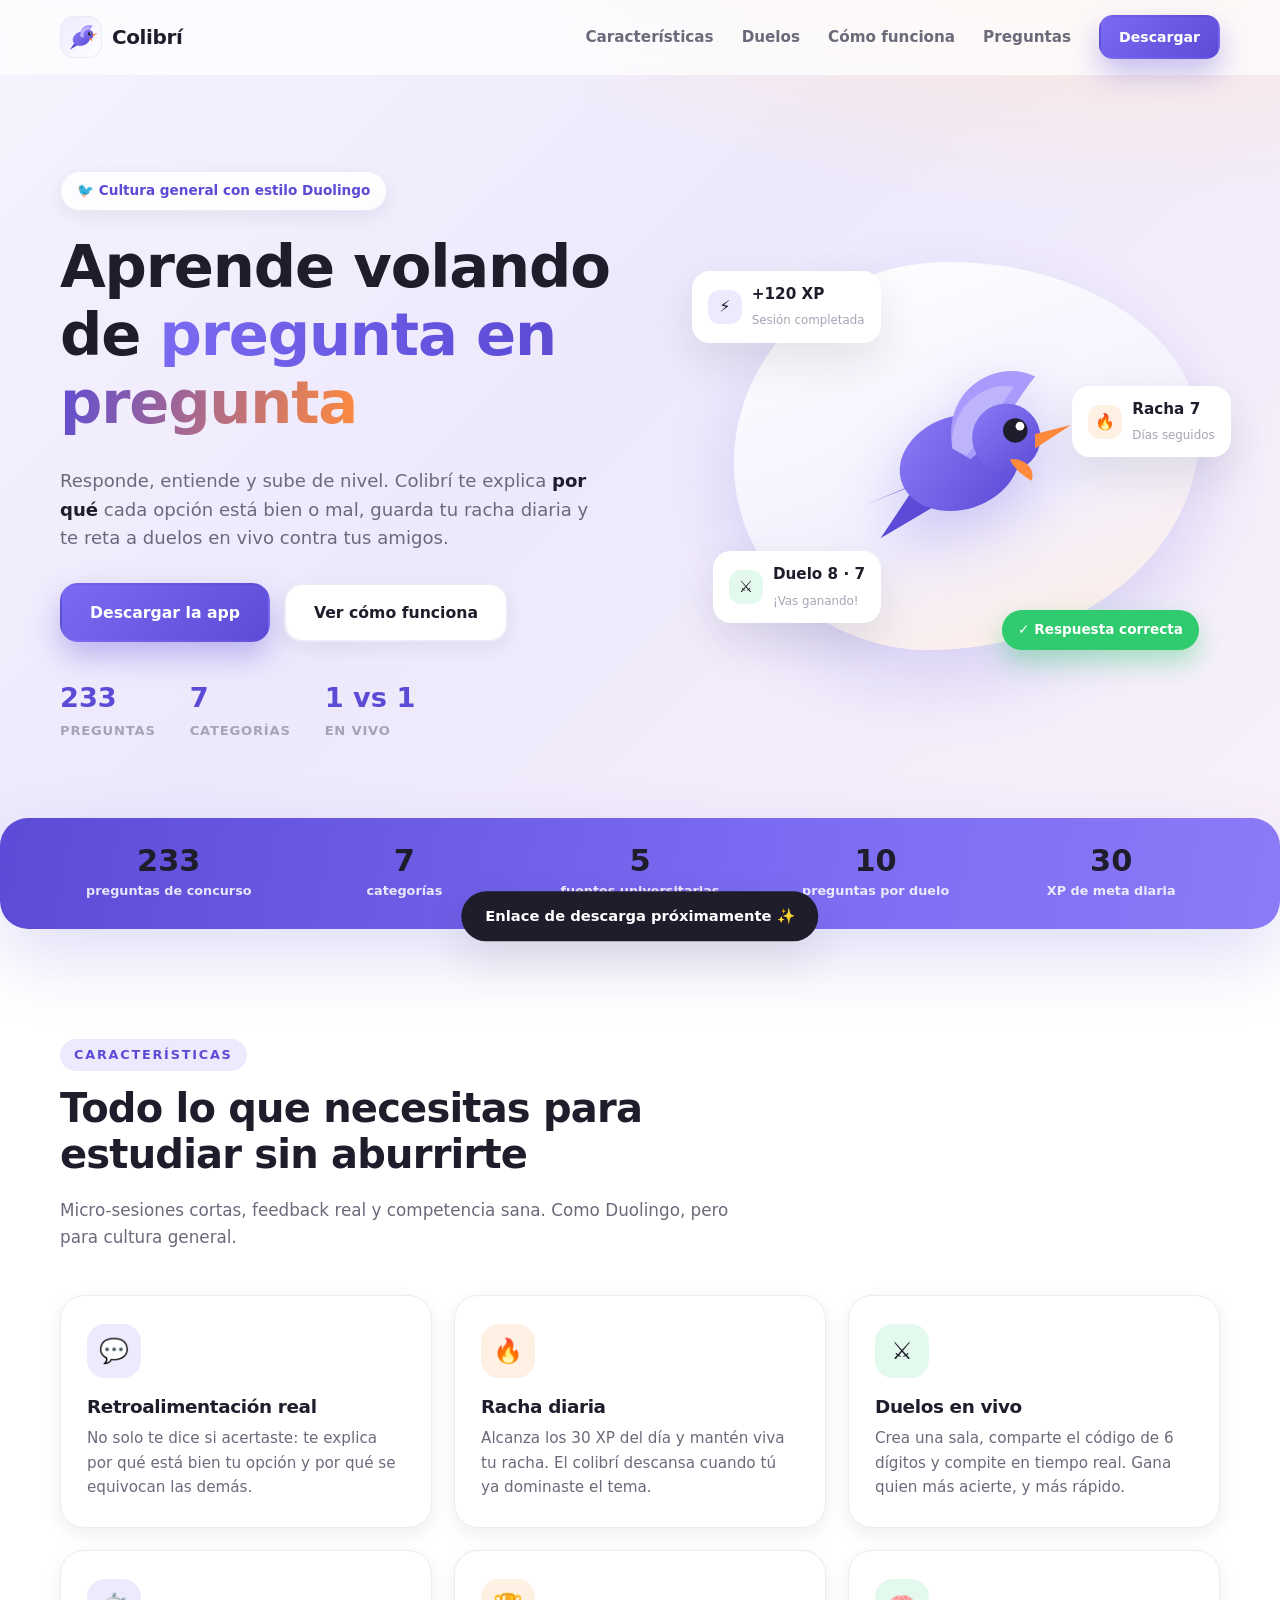
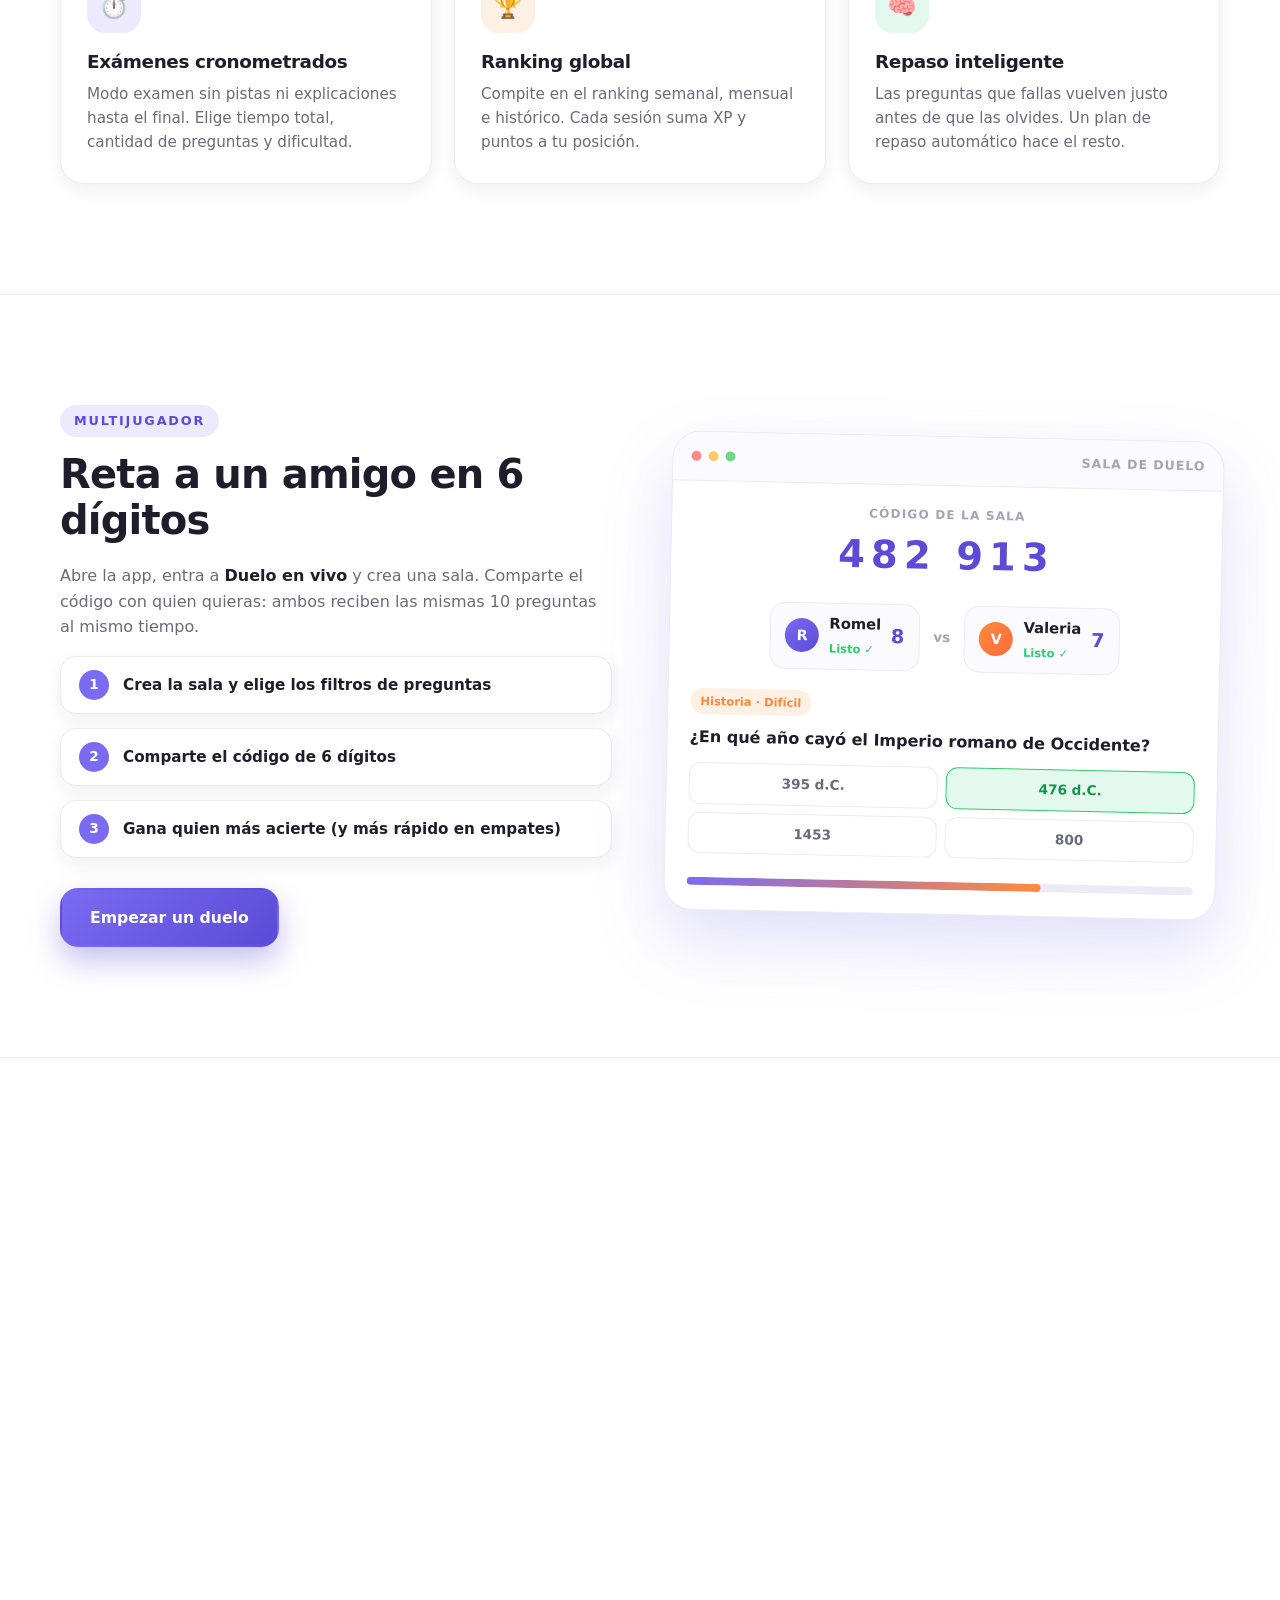
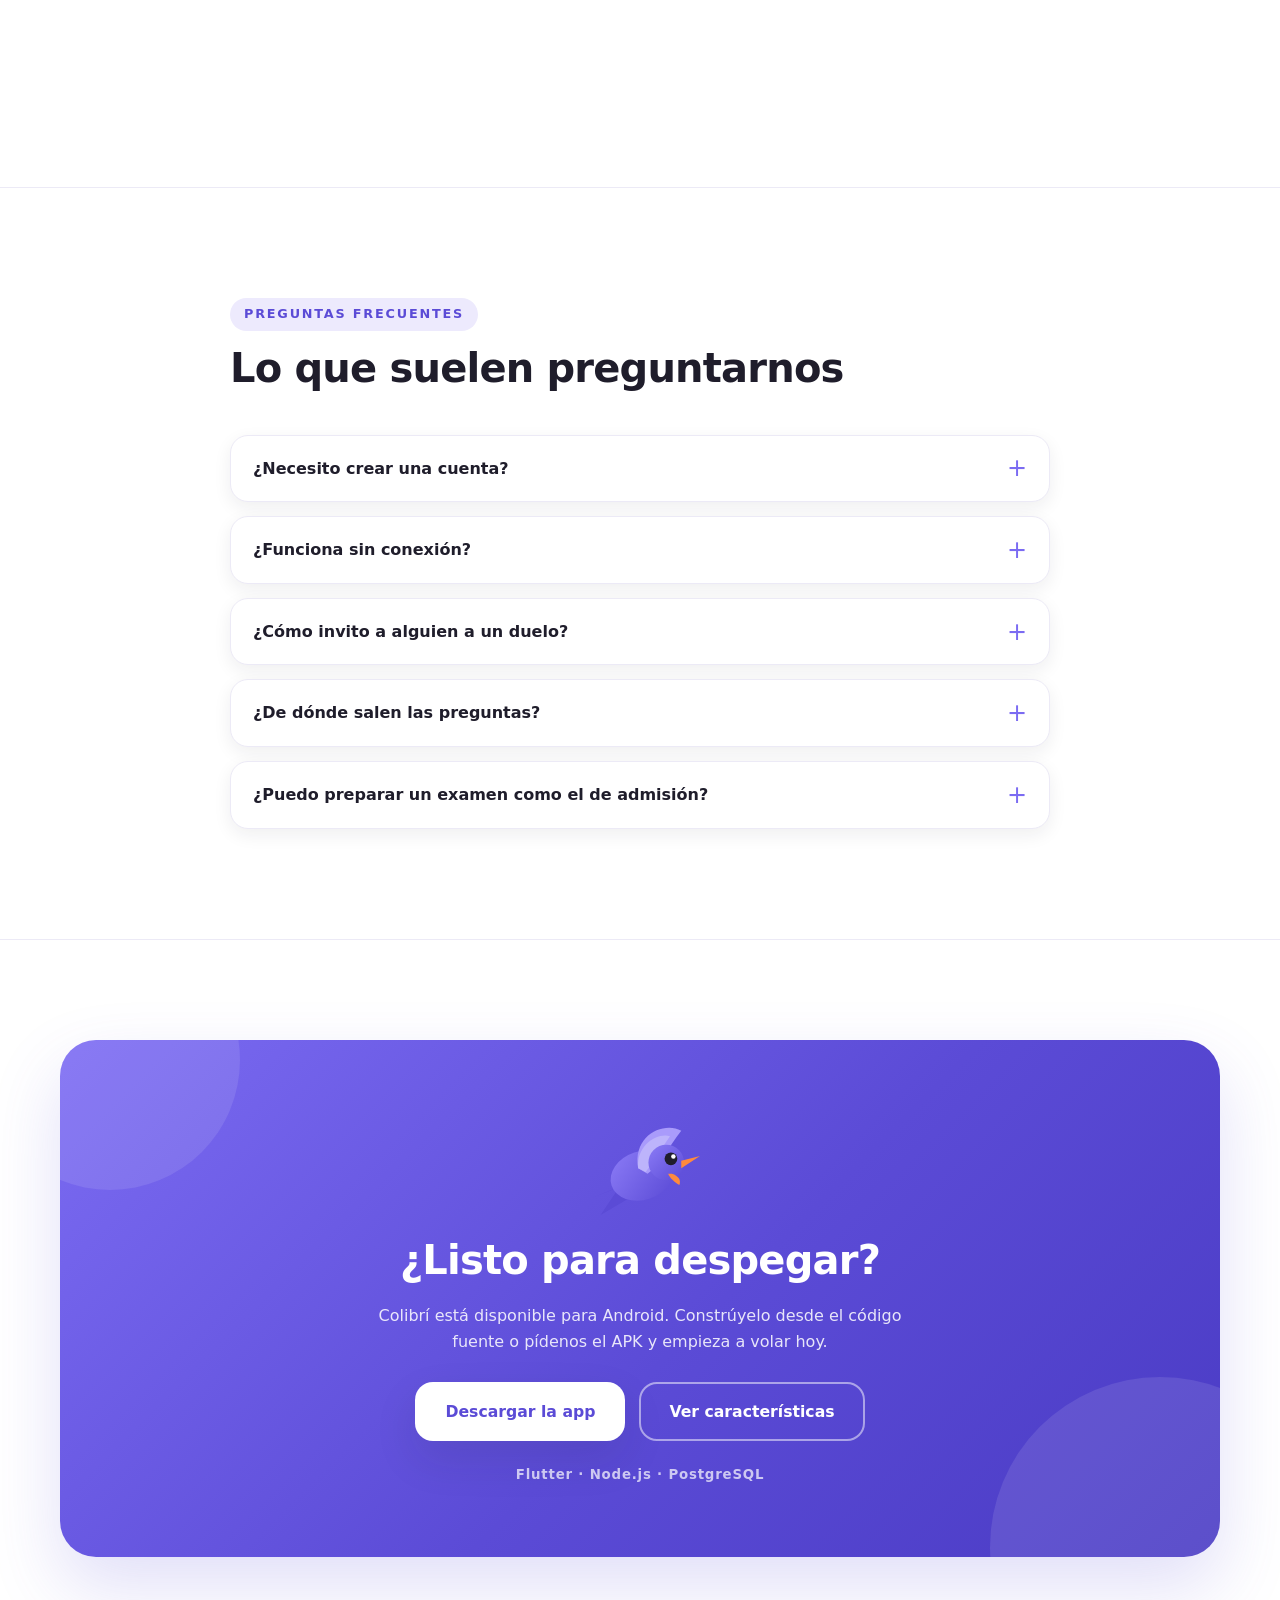
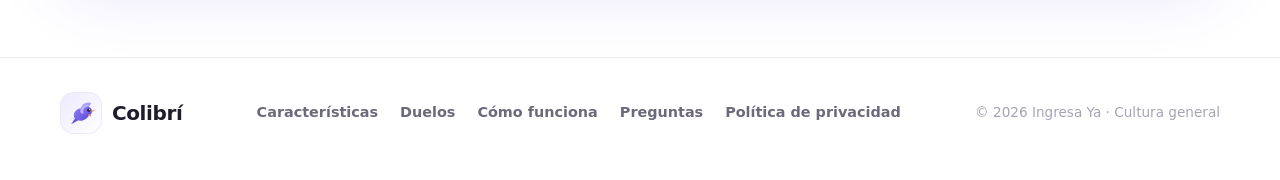
==== commit 8a844825: "feat: politica de privacidad y enlace en el pie" ====
--- a/index.html
+++ b/index.html
@@ -294,8 +294,9 @@
         <a href="#duelos">Duelos</a>
         <a href="#como-funciona">Cómo funciona</a>
         <a href="#faq">Preguntas</a>
+        <a href="politica-de-privacidad.html">Política de privacidad</a>
       </nav>
-      <p class="footer__copy">© 2026 Colibrí · Cultura general</p>
+      <p class="footer__copy">© 2026 Ingresa Ya · Cultura general</p>
     </div>
   </footer>
 
--- a/styles.css
+++ b/styles.css
@@ -373,6 +373,51 @@
 .footer__links a:hover { color: var(--primary-dark); }
 .footer__copy { font-size: .85rem; color: var(--ink-faint); margin: 0; }
 
+/* ---------- Legal (política de privacidad) ---------- */
+.legal h1 { margin-bottom: .15em; }
+.legal__updated {
+  display: inline-block; font-size: .82rem; font-weight: 800; letter-spacing: .04em;
+  color: var(--primary-dark); background: var(--primary-soft);
+  padding: 6px 14px; border-radius: 999px; margin-bottom: 26px;
+}
+.legal__intro {
+  font-size: 1.05rem; background: var(--white); border: 1px solid var(--divider);
+  border-radius: var(--radius); padding: 22px 24px; box-shadow: var(--shadow-sm);
+}
+.legal__toc {
+  display: flex; flex-wrap: wrap; gap: 10px; margin: 6px 0 34px;
+}
+.legal__toc a {
+  font-size: .84rem; font-weight: 700; color: var(--ink-soft);
+  background: var(--white); border: 1px solid var(--divider);
+  padding: 7px 14px; border-radius: 999px; transition: all .18s ease;
+}
+.legal__toc a:hover { color: var(--primary-dark); border-color: var(--primary); transform: translateY(-2px); }
+.legal h2 { font-size: clamp(1.2rem, 2.4vw, 1.45rem); font-weight: 900; margin-top: 44px; scroll-margin-top: 96px; }
+.legal__list { list-style: none; padding: 0; margin: 0 0 1rem; }
+.legal__list li {
+  position: relative; padding: 10px 0 10px 34px; color: var(--ink-soft);
+  border-bottom: 1px solid var(--divider);
+}
+.legal__list li:last-child { border-bottom: 0; }
+.legal__list li::before {
+  content: "✓"; position: absolute; left: 0; top: 10px;
+  width: 22px; height: 22px; border-radius: 50%;
+  background: var(--primary-soft); color: var(--primary-dark);
+  font-size: .78rem; font-weight: 900; line-height: 22px; text-align: center;
+}
+.legal__mail { color: var(--primary-dark); font-weight: 800; text-decoration: underline; text-underline-offset: 3px; }
+.legal__table {
+  width: 100%; border-collapse: collapse; font-size: .93rem;
+  background: var(--white); border: 1px solid var(--divider);
+  border-radius: 18px; overflow: hidden; box-shadow: var(--shadow-sm);
+  margin-bottom: 1.1rem;
+}
+.legal__table th, .legal__table td { padding: 14px 16px; text-align: left; vertical-align: top; border-bottom: 1px solid var(--divider); }
+.legal__table thead th { background: var(--primary-soft); color: var(--primary-dark); font-size: .78rem; letter-spacing: .1em; text-transform: uppercase; }
+.legal__table tbody tr:last-child th, .legal__table tbody tr:last-child td { border-bottom: 0; }
+.legal__foot { margin-top: 44px; }
+
 /* ---------- Toast ---------- */
 .toast {
   position: fixed; left: 50%; bottom: 28px; transform: translate(-50%, 140%);
@@ -420,4 +465,13 @@
   .float--streak { right: -6px; }
   .band__grid { justify-content: center; }
   .footer__inner { flex-direction: column; text-align: center; }
-}
+  .legal__toc { gap: 8px; }
+  .legal__table, .legal__table tbody, .legal__table tr, .legal__table td { display: block; width: 100%; }
+  .legal__table thead { display: none; }
+  .legal__table tr { border-bottom: 6px solid var(--bg); }
+  .legal__table tr:last-child { border-bottom: 0; }
+  .legal__table td { border-bottom: 1px solid var(--divider); padding: 12px 16px; }
+  .legal__table td:last-child { border-bottom: 0; font-size: .85rem; color: var(--ink-faint); }
+  .legal__table td:nth-child(2)::before { content: "Datos: "; font-weight: 800; color: var(--ink); }
+  .legal__table td:nth-child(3)::before { content: "Cuándo: "; font-weight: 800; color: var(--ink); }
+}
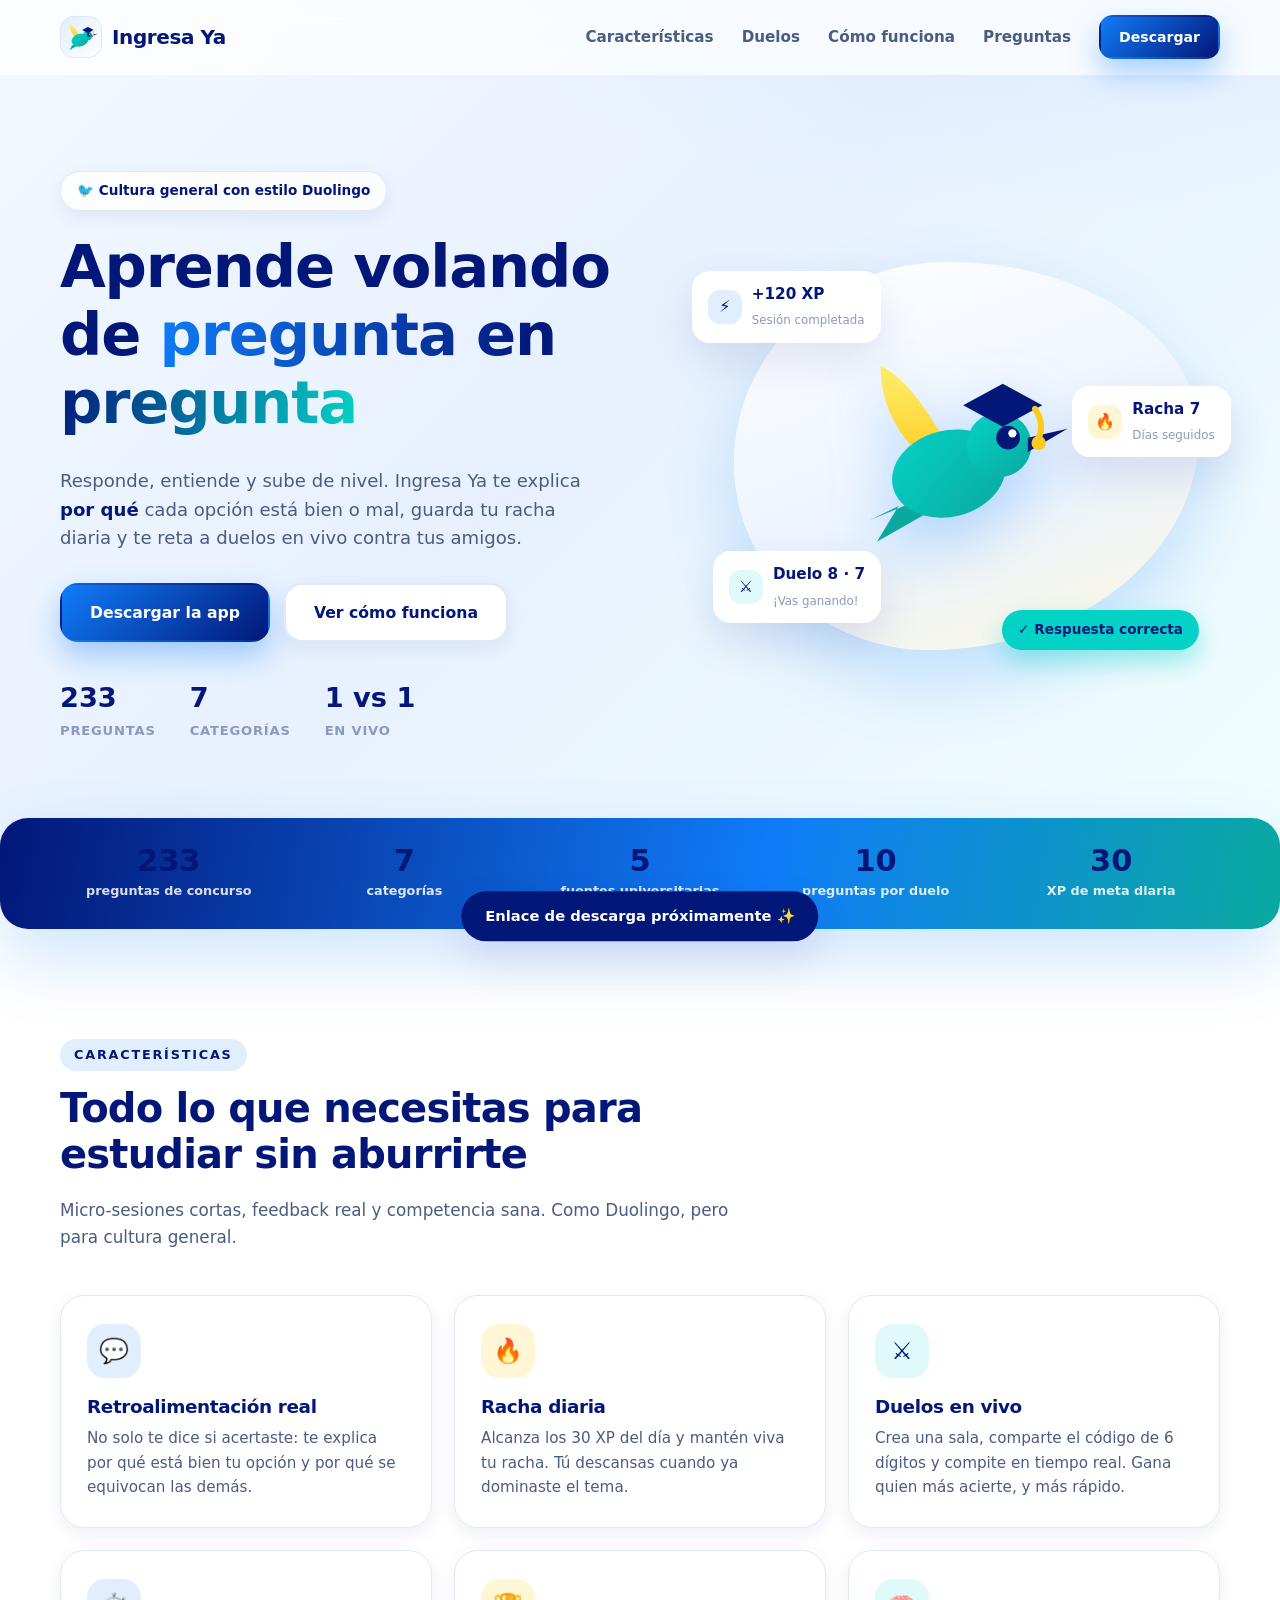
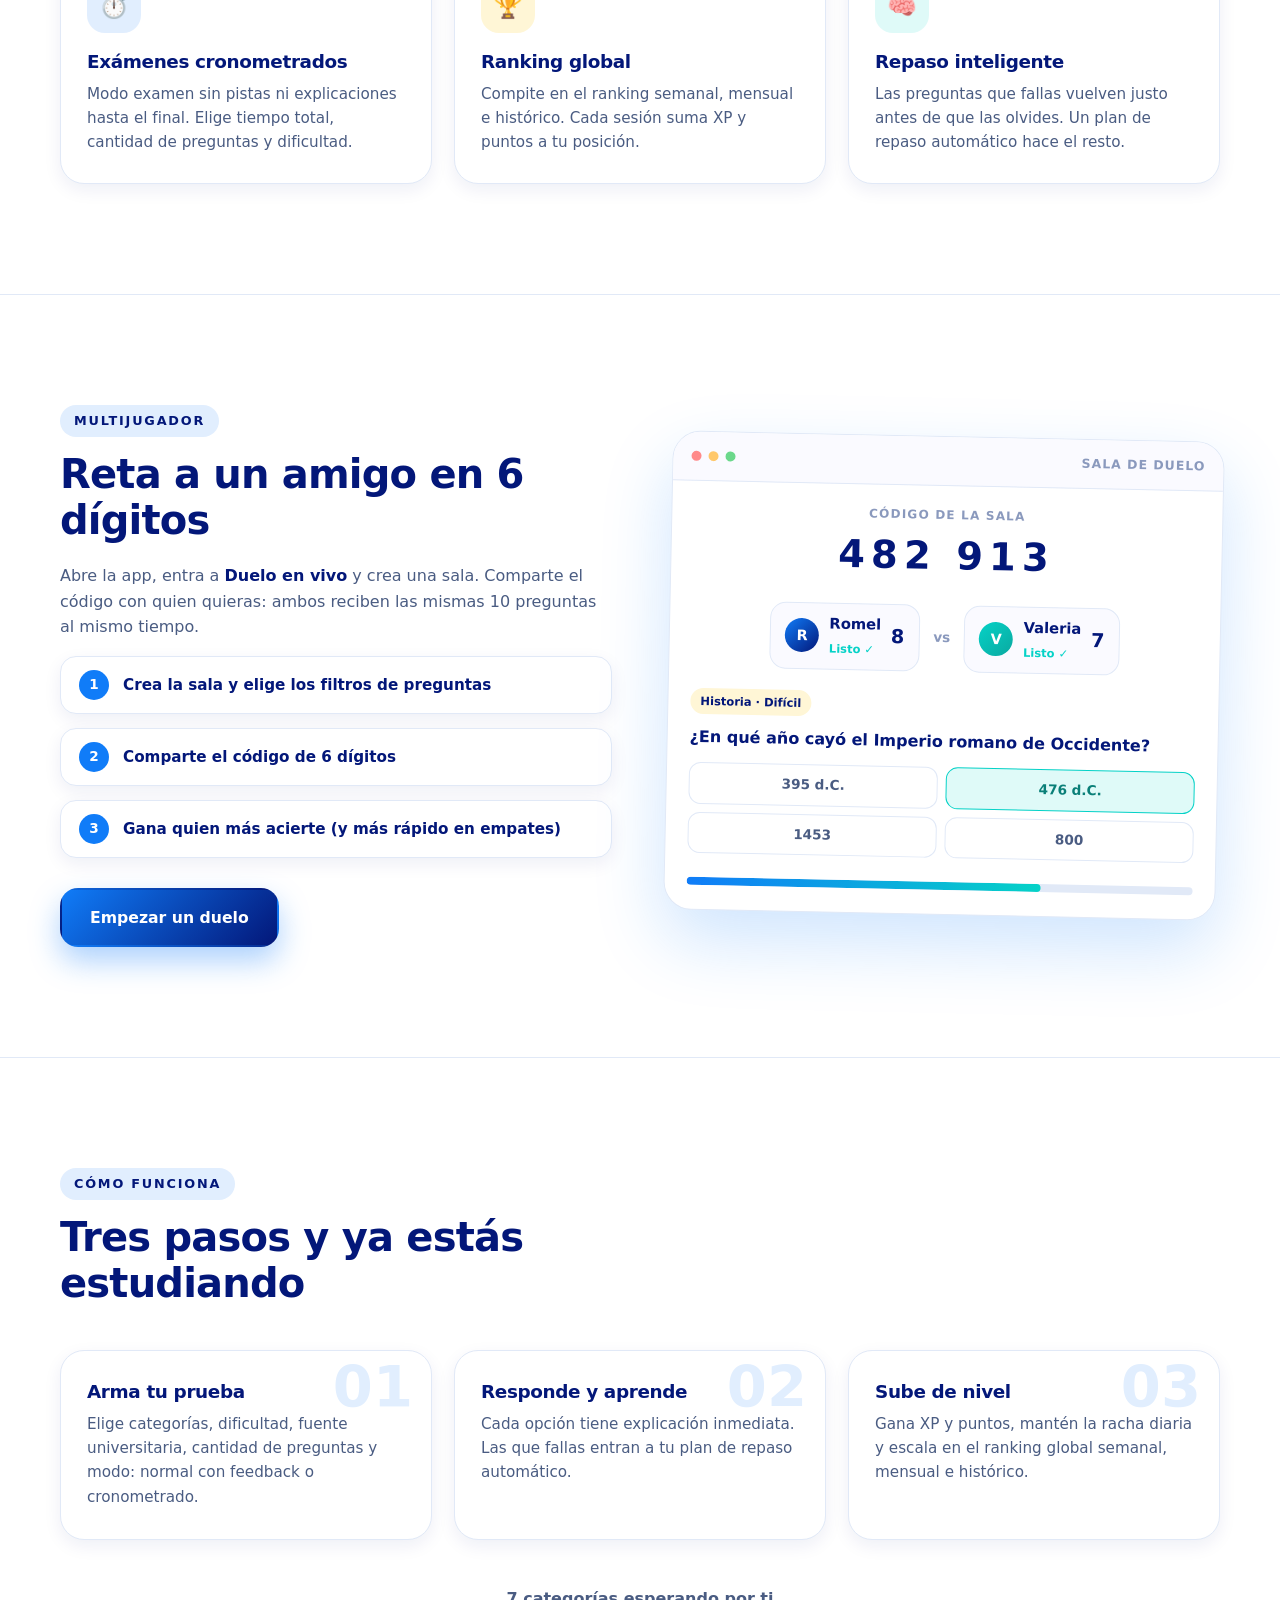
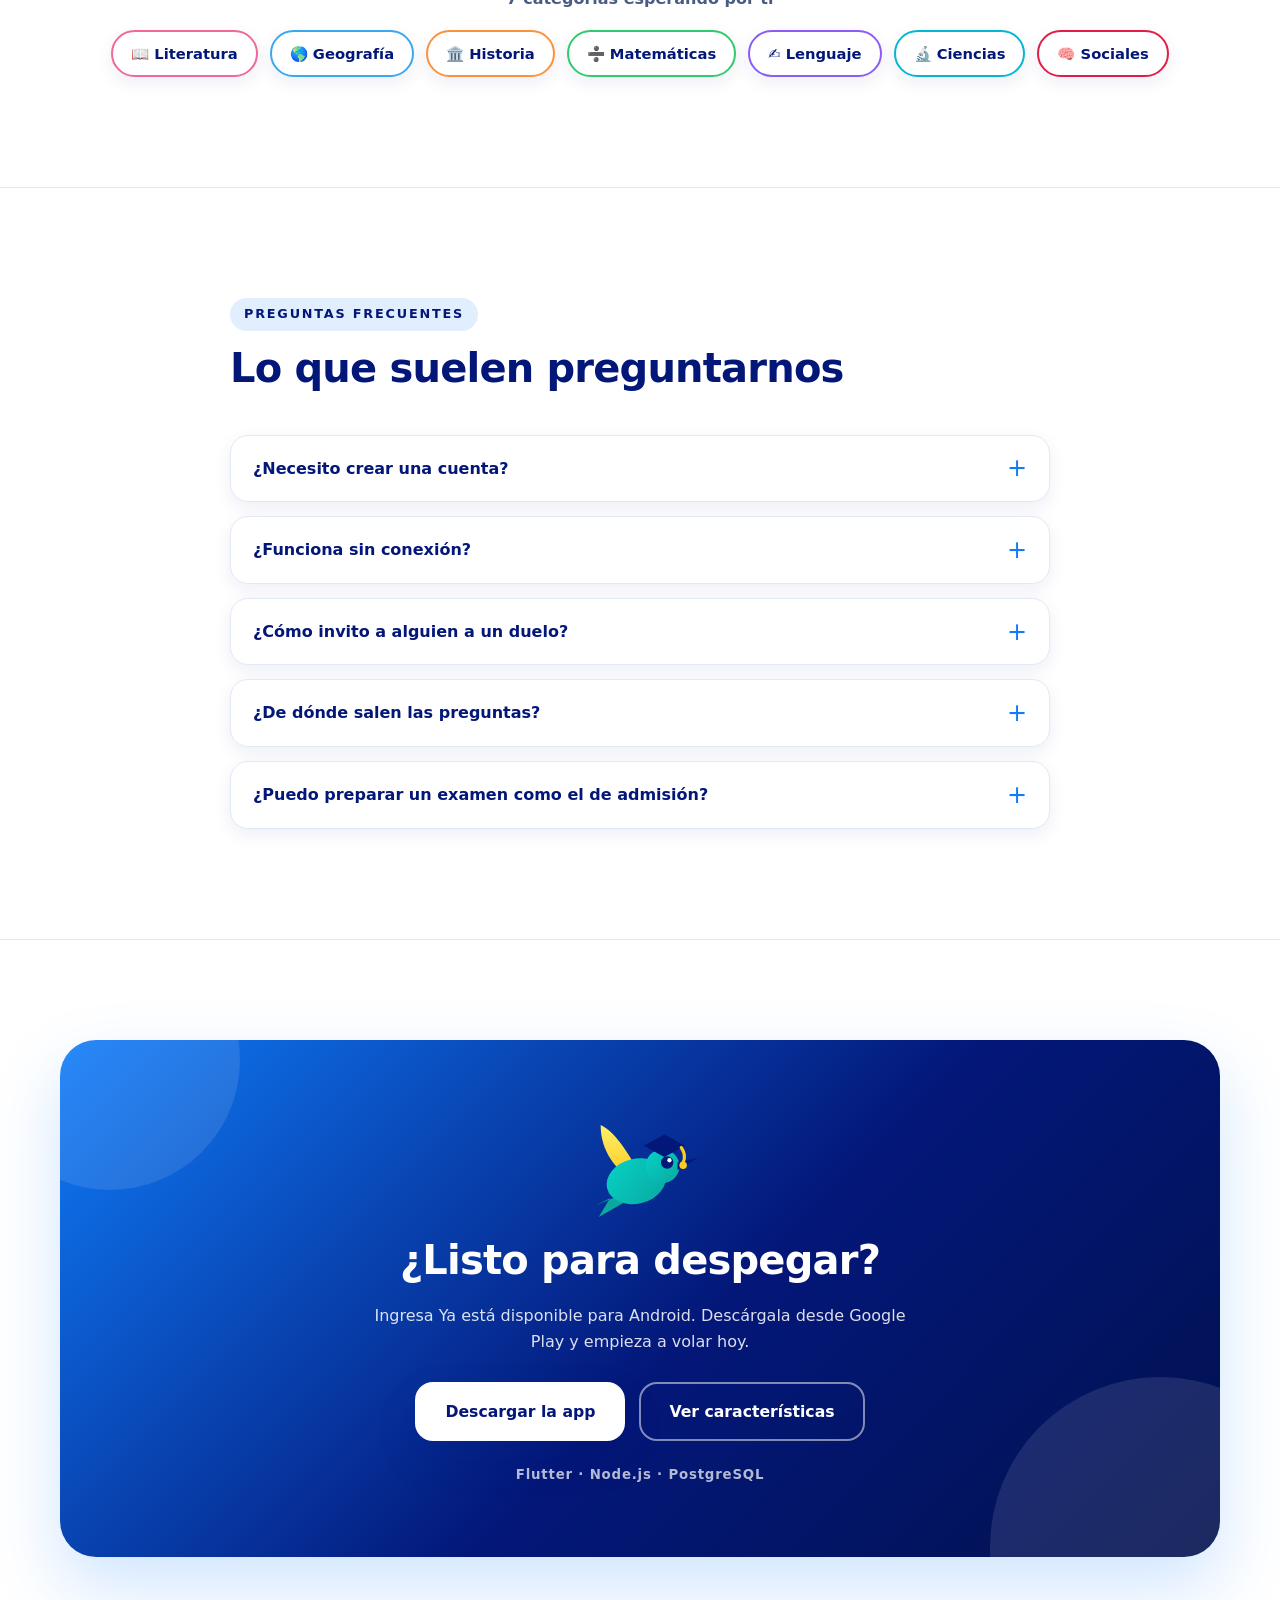
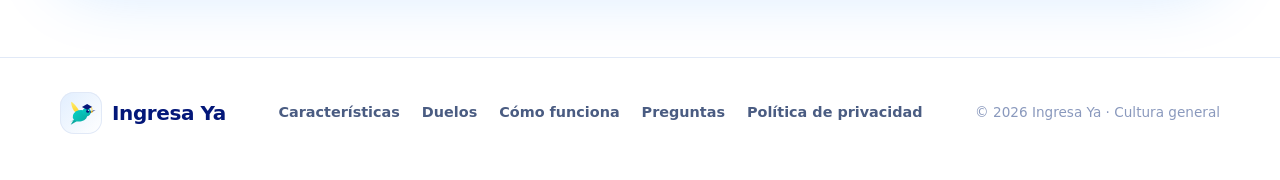
==== commit d160ddcc: "feat: rebranding a Ingresa Ya con la paleta oficial del logo" ====
--- a/index.html
+++ b/index.html
@@ -3,8 +3,8 @@
 <head>
   <meta charset="UTF-8">
   <meta name="viewport" content="width=device-width, initial-scale=1.0">
-  <title>Colibrí · Cultura general con retroalimentación estilo Duolingo</title>
-  <meta name="description" content="Colibrí es una app de cultura general: 233 preguntas, retroalimentación inmediata, rachas diarias, exámenes cronometrados y duelos 1 vs 1 en vivo.">
+  <title>Ingresa Ya · Cultura general con retroalimentación estilo Duolingo</title>
+  <meta name="description" content="Ingresa Ya es una app de cultura general: 233 preguntas, retroalimentación inmediata, rachas diarias, exámenes cronometrados y duelos 1 vs 1 en vivo.">
   <link rel="icon" href="favicon.svg" type="image/svg+xml">
   <link rel="stylesheet" href="styles.css">
   <script>if (!location.search.includes('static')) document.documentElement.classList.add('js');</script>
@@ -12,13 +12,13 @@
 <body>
   <header class="nav" id="nav">
     <div class="container nav__inner">
-      <a class="brand" href="#inicio" aria-label="Colibrí, inicio">
+      <a class="brand" href="#inicio" aria-label="Ingresa Ya, inicio">
         <span class="brand__mark" aria-hidden="true">
           <svg viewBox="0 0 64 64" width="34" height="34">
-            <use href="#colibri"></use>
+            <use href="#mascota"></use>
           </svg>
         </span>
-        <span class="brand__name">Colibrí</span>
+        <span class="brand__name">Ingresa Ya</span>
       </a>
 
       <nav class="nav__links" id="navLinks" aria-label="Principal">
@@ -42,7 +42,7 @@
           <span class="pill">🐦 Cultura general con estilo Duolingo</span>
           <h1>Aprende volando de <span class="grad">pregunta en pregunta</span></h1>
           <p class="lead">
-            Responde, entiende y sube de nivel. Colibrí te explica <strong>por qué</strong> cada
+            Responde, entiende y sube de nivel. Ingresa Ya te explica <strong>por qué</strong> cada
             opción está bien o mal, guarda tu racha diaria y te reta a duelos en vivo
             contra tus amigos.
           </p>
@@ -63,7 +63,7 @@
           <div class="hero__stage">
             <div class="mascot" aria-hidden="true">
               <svg viewBox="0 0 64 64" width="230" height="230">
-                <use href="#colibri"></use>
+                <use href="#mascota"></use>
               </svg>
             </div>
 
@@ -105,32 +105,32 @@
 
         <div class="grid grid--3">
           <article class="card reveal">
-            <span class="card__icon" style="--tone:#EDEAFD">💬</span>
+            <span class="card__icon" style="--tone:#E1EEFE">💬</span>
             <h3>Retroalimentación real</h3>
             <p>No solo te dice si acertaste: te explica por qué está bien tu opción y por qué se equivocan las demás.</p>
           </article>
           <article class="card reveal" data-delay="1">
-            <span class="card__icon" style="--tone:#FFF0E4">🔥</span>
+            <span class="card__icon" style="--tone:#FFF6D6">🔥</span>
             <h3>Racha diaria</h3>
-            <p>Alcanza los 30 XP del día y mantén viva tu racha. El colibrí descansa cuando tú ya dominaste el tema.</p>
+            <p>Alcanza los 30 XP del día y mantén viva tu racha. Tú descansas cuando ya dominaste el tema.</p>
           </article>
           <article class="card reveal" data-delay="2">
-            <span class="card__icon" style="--tone:#E4F9EE">⚔️</span>
+            <span class="card__icon" style="--tone:#DFFAF8">⚔️</span>
             <h3>Duelos en vivo</h3>
             <p>Crea una sala, comparte el código de 6 dígitos y compite en tiempo real. Gana quien más acierte, y más rápido.</p>
           </article>
           <article class="card reveal">
-            <span class="card__icon" style="--tone:#EDEAFD">⏱️</span>
+            <span class="card__icon" style="--tone:#E1EEFE">⏱️</span>
             <h3>Exámenes cronometrados</h3>
             <p>Modo examen sin pistas ni explicaciones hasta el final. Elige tiempo total, cantidad de preguntas y dificultad.</p>
           </article>
           <article class="card reveal" data-delay="1">
-            <span class="card__icon" style="--tone:#FFF0E4">🏆</span>
+            <span class="card__icon" style="--tone:#FFF6D6">🏆</span>
             <h3>Ranking global</h3>
             <p>Compite en el ranking semanal, mensual e histórico. Cada sesión suma XP y puntos a tu posición.</p>
           </article>
           <article class="card reveal" data-delay="2">
-            <span class="card__icon" style="--tone:#E4F9EE">🧠</span>
+            <span class="card__icon" style="--tone:#DFFAF8">🧠</span>
             <h3>Repaso inteligente</h3>
             <p>Las preguntas que fallas vuelven justo antes de que las olvides. Un plan de repaso automático hace el resto.</p>
           </article>
@@ -255,7 +255,7 @@
           </details>
           <details>
             <summary>¿De dónde salen las preguntas?</summary>
-            <p>De un banco propio con fuentes de San Marcos, UNI, UTP, PUCP y preguntas originales Colibrí, organizadas por categoría, tema y dificultad.</p>
+            <p>De un banco propio con fuentes de San Marcos, UNI, UTP, PUCP y preguntas originales de Ingresa Ya, organizadas por categoría, tema y dificultad.</p>
           </details>
           <details>
             <summary>¿Puedo preparar un examen como el de admisión?</summary>
@@ -268,10 +268,10 @@
     <section class="cta" id="descargar">
       <div class="container cta__inner reveal">
         <div class="cta__mascot" aria-hidden="true">
-          <svg viewBox="0 0 64 64" width="120" height="120"><use href="#colibri"></use></svg>
+          <svg viewBox="0 0 64 64" width="120" height="120"><use href="#mascota"></use></svg>
         </div>
         <h2>¿Listo para despegar?</h2>
-        <p>Colibrí está disponible para Android. Constrúyelo desde el código fuente o pídenos el APK y empieza a volar hoy.</p>
+        <p>Ingresa Ya está disponible para Android. Descárgala desde Google Play y empieza a volar hoy.</p>
         <div class="cta__actions">
           <a class="btn btn--light" href="#" id="downloadBtn">Descargar la app</a>
           <a class="btn btn--outline-light" href="#caracteristicas">Ver características</a>
@@ -285,9 +285,9 @@
     <div class="container footer__inner">
       <a class="brand" href="#inicio">
         <span class="brand__mark" aria-hidden="true">
-          <svg viewBox="0 0 64 64" width="30" height="30"><use href="#colibri"></use></svg>
+          <svg viewBox="0 0 64 64" width="30" height="30"><use href="#mascota"></use></svg>
         </span>
-        <span class="brand__name">Colibrí</span>
+        <span class="brand__name">Ingresa Ya</span>
       </a>
       <nav class="footer__links" aria-label="Pie de página">
         <a href="#caracteristicas">Características</a>
@@ -305,19 +305,24 @@
   <svg width="0" height="0" style="position:absolute" aria-hidden="true">
     <defs>
       <linearGradient id="cg" x1="0" y1="0" x2="1" y2="1">
-        <stop offset="0%" stop-color="#8B7BF6"/>
-        <stop offset="100%" stop-color="#5B4BD6"/>
+        <stop offset="0%" stop-color="#05D2C7"/>
+        <stop offset="100%" stop-color="#0AA9A0"/>
       </linearGradient>
-      <symbol id="colibri" viewBox="0 0 64 64">
-        <path d="M30 37 L6 47 L21 41 L11 56 L33 43 Z" fill="#5B4BD6"/>
-        <ellipse cx="33" cy="35" rx="17" ry="13" transform="rotate(-18 33 35)" fill="url(#cg)"/>
-        <path d="M31 31 C 28 13, 45 6, 54 11 C 47 20, 43 29, 36 34 Z" fill="#A99BFB"/>
-        <path d="M31 31 C 30 19, 41 12, 48 14 C 43 21, 39 28, 35 33 Z" fill="#C7BFFB" opacity=".7"/>
-        <circle cx="46" cy="28" r="9.5" fill="url(#cg)"/>
-        <path d="M54 27 L64 24.5 L54 31 Z" fill="#FF8A3D"/>
-        <path d="M49 34 c 3.5 1 5 3.5 4 6 c -2.5 -1.5 -5 -3.5 -6 -6 z" fill="#FF8A3D"/>
-        <circle cx="48.5" cy="26" r="3.4" fill="#1F1D2B"/>
-        <circle cx="49.8" cy="24.8" r="1.2" fill="#fff"/>
+      <linearGradient id="cgw" x1="0" y1="0" x2="0" y2="1">
+        <stop offset="0%" stop-color="#FFEE6A"/>
+        <stop offset="100%" stop-color="#FDCA1E"/>
+      </linearGradient>
+      <symbol id="mascota" viewBox="0 0 64 64">
+        <path d="M32 34 C 25 22, 19 12, 11 8 C 11 22, 19 32, 29 38 Z" fill="url(#cgw)"/>
+        <path d="M20 46 L8 51 L16 47 L10 57 L24 49 Z" fill="#0AA9A0"/>
+        <ellipse cx="30" cy="38" rx="16" ry="12" transform="rotate(-14 30 38)" fill="url(#cg)"/>
+        <circle cx="44" cy="30" r="9" fill="url(#cg)"/>
+        <path d="M52 28 L63 25.5 L52 32 Z" fill="#031779"/>
+        <path d="M34 19 L45 13 L56 19 L45 25 Z" fill="#031779"/>
+        <path d="M54 20 C 56 23, 56 26, 55 28" stroke="#FDCA1E" stroke-width="1.7" fill="none" stroke-linecap="round"/>
+        <circle cx="55" cy="29.5" r="2" fill="#FDCA1E"/>
+        <circle cx="46.5" cy="28" r="3.3" fill="#031779"/>
+        <circle cx="47.7" cy="26.8" r="1.15" fill="#fff"/>
       </symbol>
     </defs>
   </svg>
--- a/styles.css
+++ b/styles.css
@@ -1,22 +1,25 @@
 :root {
-  --bg: #F4F2FD;
-  --grad-1: #F6F3FE;
-  --grad-2: #EDE9FC;
-  --grad-3: #F9F1FA;
-  --primary: #7B6BF2;
-  --primary-dark: #5B4BD6;
-  --primary-soft: #EDEAFD;
-  --accent: #FF8A3D;
-  --success: #2FCB6E;
-  --ink: #1F1D2B;
-  --ink-soft: #6B6A7B;
-  --ink-faint: #A5A4B4;
-  --divider: #ECEAF6;
+  --bg: #F1F7FF;
+  --grad-1: #F2F8FF;
+  --grad-2: #E7F1FE;
+  --grad-3: #F0FEFD;
+  --primary: #107CF8;
+  --primary-dark: #031779;
+  --primary-soft: #E1EEFE;
+  --accent: #FDDA35;
+  --accent-soft: #FFF6D6;
+  --accent-2: #05D2C7;
+  --accent-2-soft: #DFFAF8;
+  --success: #05D2C7;
+  --ink: #031779;
+  --ink-soft: #4A5C82;
+  --ink-faint: #8A99BD;
+  --divider: #E1E9F7;
   --white: #fff;
   --radius: 24px;
-  --shadow-sm: 0 6px 18px rgba(31, 29, 43, .07);
-  --shadow-md: 0 18px 44px rgba(31, 29, 43, .10);
-  --shadow-lg: 0 30px 70px rgba(91, 75, 214, .18);
+  --shadow-sm: 0 6px 18px rgba(3, 23, 121, .07);
+  --shadow-md: 0 18px 44px rgba(3, 23, 121, .10);
+  --shadow-lg: 0 30px 70px rgba(16, 124, 248, .20);
   --max: 1160px;
 }
 
@@ -30,7 +33,7 @@
   font-family: ui-sans-serif, system-ui, -apple-system, "Segoe UI", Roboto,
     "Helvetica Neue", Arial, sans-serif;
   background:
-    radial-gradient(1100px 500px at 85% -10%, #FFE7D4 0%, rgba(255, 231, 212, 0) 60%),
+    radial-gradient(1100px 500px at 85% -10%, #DCEBFF 0%, rgba(220, 235, 255, 0) 60%),
     linear-gradient(135deg, var(--grad-1), var(--grad-2) 45%, var(--grad-3));
   background-attachment: fixed;
   line-height: 1.6;
@@ -49,7 +52,7 @@
 .container--narrow { max-width: 820px; }
 
 .grad {
-  background: linear-gradient(100deg, var(--primary), var(--primary-dark) 55%, var(--accent));
+  background: linear-gradient(100deg, var(--primary), var(--primary-dark) 55%, var(--accent-2));
   -webkit-background-clip: text;
   background-clip: text;
   color: transparent;
@@ -99,9 +102,9 @@
 .btn--primary {
   color: #fff;
   background: linear-gradient(135deg, var(--primary), var(--primary-dark));
-  box-shadow: 0 14px 30px rgba(91, 75, 214, .35);
-}
-.btn--primary:hover { box-shadow: 0 18px 38px rgba(91, 75, 214, .45); }
+  box-shadow: 0 14px 30px rgba(16, 124, 248, .35);
+}
+.btn--primary:hover { box-shadow: 0 18px 38px rgba(16, 124, 248, .45); }
 .btn--ghost {
   background: var(--white);
   color: var(--ink);
@@ -160,7 +163,7 @@
 .hero__visual { position: relative; min-height: 440px; }
 .hero__blob {
   position: absolute; inset: 6% 4% 6% 8%;
-  background: linear-gradient(160deg, #fff 0%, #F3F0FE 60%, #FFEDE0 100%);
+  background: linear-gradient(160deg, #fff 0%, #EAF3FE 60%, #FFF8E0 100%);
   border-radius: 46% 54% 58% 42% / 52% 44% 56% 48%;
   box-shadow: var(--shadow-lg);
   animation: blob 14s ease-in-out infinite;
@@ -170,7 +173,7 @@
   50% { border-radius: 56% 44% 46% 54% / 44% 56% 44% 56%; }
 }
 .hero__stage { position: relative; height: 100%; min-height: 440px; display: grid; place-items: center; }
-.mascot { animation: hover 4.5s ease-in-out infinite; filter: drop-shadow(0 22px 30px rgba(91,75,214,.28)); }
+.mascot { animation: hover 4.5s ease-in-out infinite; filter: drop-shadow(0 22px 30px rgba(16,124,248,.28)); }
 @keyframes hover { 0%,100% { transform: translateY(0) rotate(-2deg); } 50% { transform: translateY(-16px) rotate(2deg); } }
 
 .float {
@@ -188,21 +191,21 @@
 .float small { color: var(--ink-faint); font-size: .74rem; }
 .float--xp { top: 8%; left: 0; animation-delay: -1s; }
 .float--streak { top: 34%; right: -2%; animation-delay: -2.4s; }
-.float--streak .float__icon { background: var(--accent-soft, #FFF0E4); }
+.float--streak .float__icon { background: var(--accent-soft); }
 .float--duel { bottom: 12%; left: 4%; animation-delay: -3.6s; }
-.float--duel .float__icon { background: #E4F9EE; }
+.float--duel .float__icon { background: var(--accent-2-soft); }
 @keyframes floaty { 0%,100% { transform: translateY(0); } 50% { transform: translateY(-12px); } }
 
 .hero__chip {
   position: absolute; bottom: 6%; right: 4%;
-  background: var(--success); color: #fff; font-weight: 800; font-size: .85rem;
-  padding: 9px 16px; border-radius: 999px; box-shadow: 0 12px 26px rgba(47,203,110,.4);
+  background: var(--accent-2); color: var(--primary-dark); font-weight: 900; font-size: .85rem;
+  padding: 9px 16px; border-radius: 999px; box-shadow: 0 12px 26px rgba(5,210,199,.4);
   animation: floaty 6s ease-in-out infinite; animation-delay: -1.6s;
 }
 
 /* ---------- Band ---------- */
 .band {
-  background: linear-gradient(100deg, var(--primary-dark), var(--primary) 60%, #8B7BF6);
+  background: linear-gradient(100deg, var(--primary-dark), var(--primary) 60%, #0AA9A0);
   color: #fff;
   border-radius: 28px;
   padding: 26px 0;
@@ -279,23 +282,23 @@
 .mock__players { display: flex; align-items: center; justify-content: center; gap: 14px; padding: 12px 18px 4px; }
 .mock__player { display: flex; align-items: center; gap: 10px; background: #FAFAFF; border: 1px solid var(--divider); padding: 8px 14px; border-radius: 16px; }
 .mock__player strong { display: block; font-size: .92rem; }
-.mock__player small { color: var(--success); font-size: .72rem; font-weight: 700; }
+.mock__player small { color: var(--accent-2); font-size: .72rem; font-weight: 800; }
 .mock__score { font-weight: 900; font-size: 1.2rem; color: var(--primary-dark); }
 .mock__vs { font-weight: 900; color: var(--ink-faint); font-size: .85rem; }
 .avatar { display: grid; place-items: center; width: 34px; height: 34px; border-radius: 50%; color: #fff; font-weight: 900; font-size: .9rem; }
 .avatar--a { background: linear-gradient(135deg, var(--primary), var(--primary-dark)); }
-.avatar--b { background: linear-gradient(135deg, var(--accent), #FF6B3D); }
+.avatar--b { background: linear-gradient(135deg, var(--accent-2), #0AA9A0); }
 .mock__q { padding: 16px 22px 6px; }
-.mock__tag { display: inline-block; font-size: .72rem; font-weight: 800; color: var(--accent); background: #FFF0E4; padding: 4px 10px; border-radius: 999px; margin-bottom: 10px; }
+.mock__tag { display: inline-block; font-size: .72rem; font-weight: 800; color: var(--primary-dark); background: var(--accent-soft); padding: 4px 10px; border-radius: 999px; margin-bottom: 10px; }
 .mock__q p { color: var(--ink); font-weight: 800; margin-bottom: 12px; }
 .mock__opts { display: grid; grid-template-columns: 1fr 1fr; gap: 8px; }
 .mock__opts span {
   font-size: .85rem; font-weight: 700; color: var(--ink-soft);
   border: 1.6px solid var(--divider); border-radius: 12px; padding: 9px 12px; text-align: center;
 }
-.mock__opts .ok { border-color: var(--success); background: #E4F9EE; color: #14944A; }
+.mock__opts .ok { border-color: var(--accent-2); background: var(--accent-2-soft); color: #0A7F78; }
 .mock__bar { height: 8px; margin: 18px 22px 24px; background: var(--divider); border-radius: 999px; overflow: hidden; }
-.mock__bar i { display: block; height: 100%; background: linear-gradient(90deg, var(--primary), var(--accent)); border-radius: 999px; }
+.mock__bar i { display: block; height: 100%; background: linear-gradient(90deg, var(--primary), var(--accent-2)); border-radius: 999px; }
 
 /* ---------- Steps / categorías ---------- */
 .stepcard {
@@ -347,7 +350,7 @@
 .cta__inner {
   position: relative;
   text-align: center;
-  background: linear-gradient(135deg, var(--primary) 0%, var(--primary-dark) 55%, #4A3BC4 100%);
+  background: linear-gradient(135deg, var(--primary) 0%, var(--primary-dark) 55%, #02114E 100%);
   border-radius: 36px;
   padding: clamp(40px, 6vw, 70px) 30px;
   color: #fff;
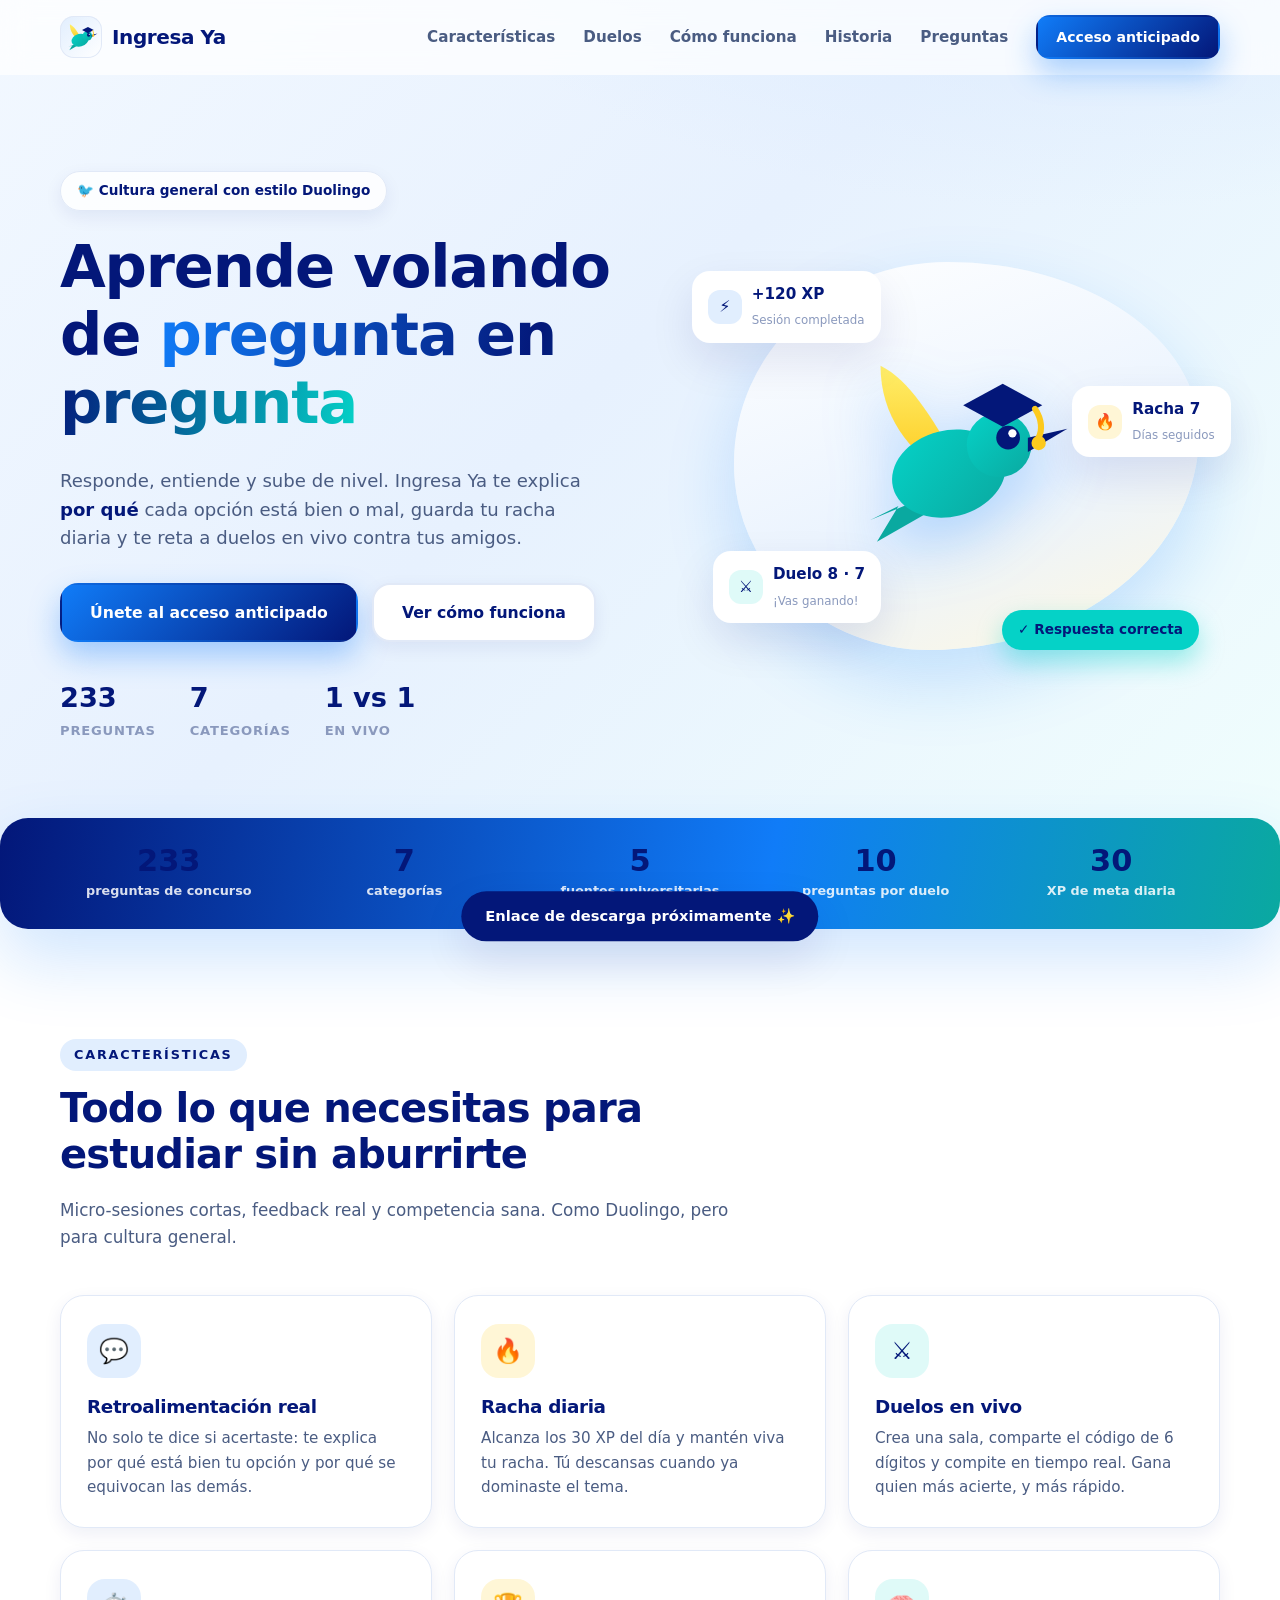
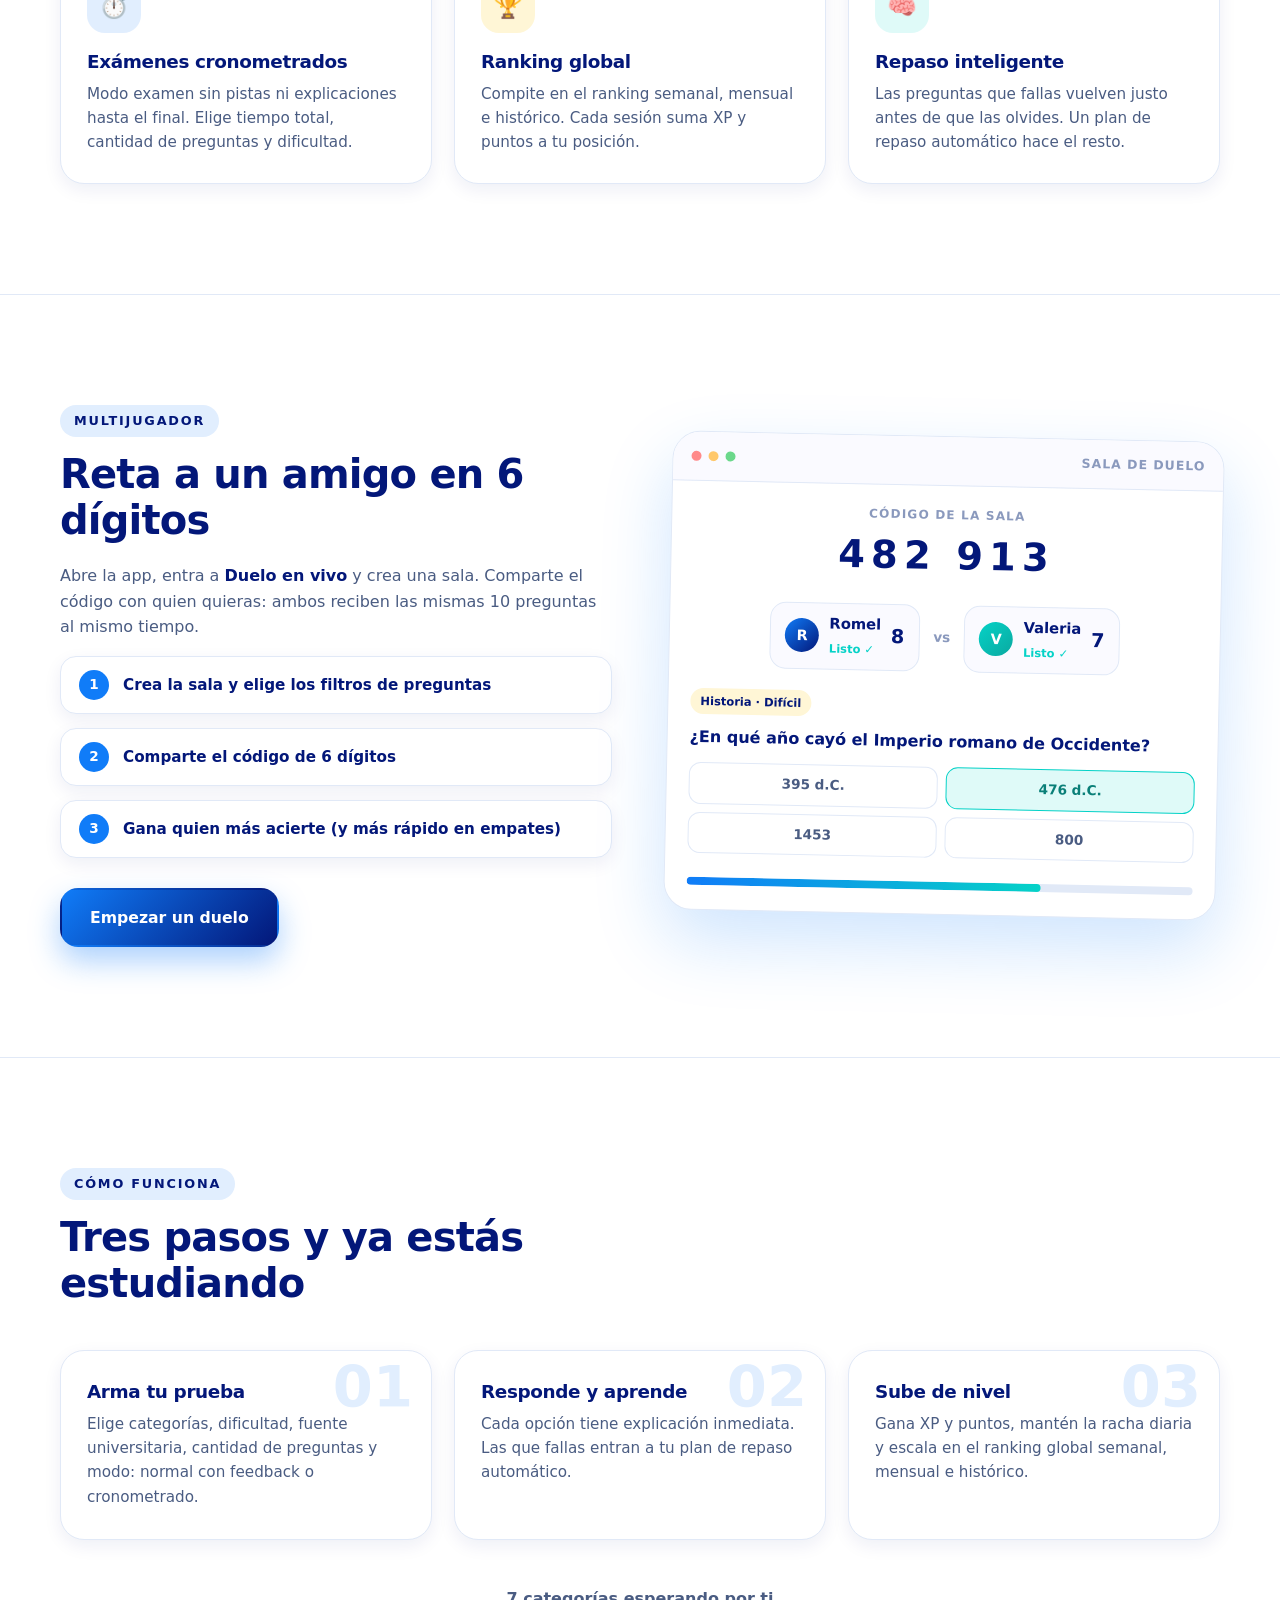
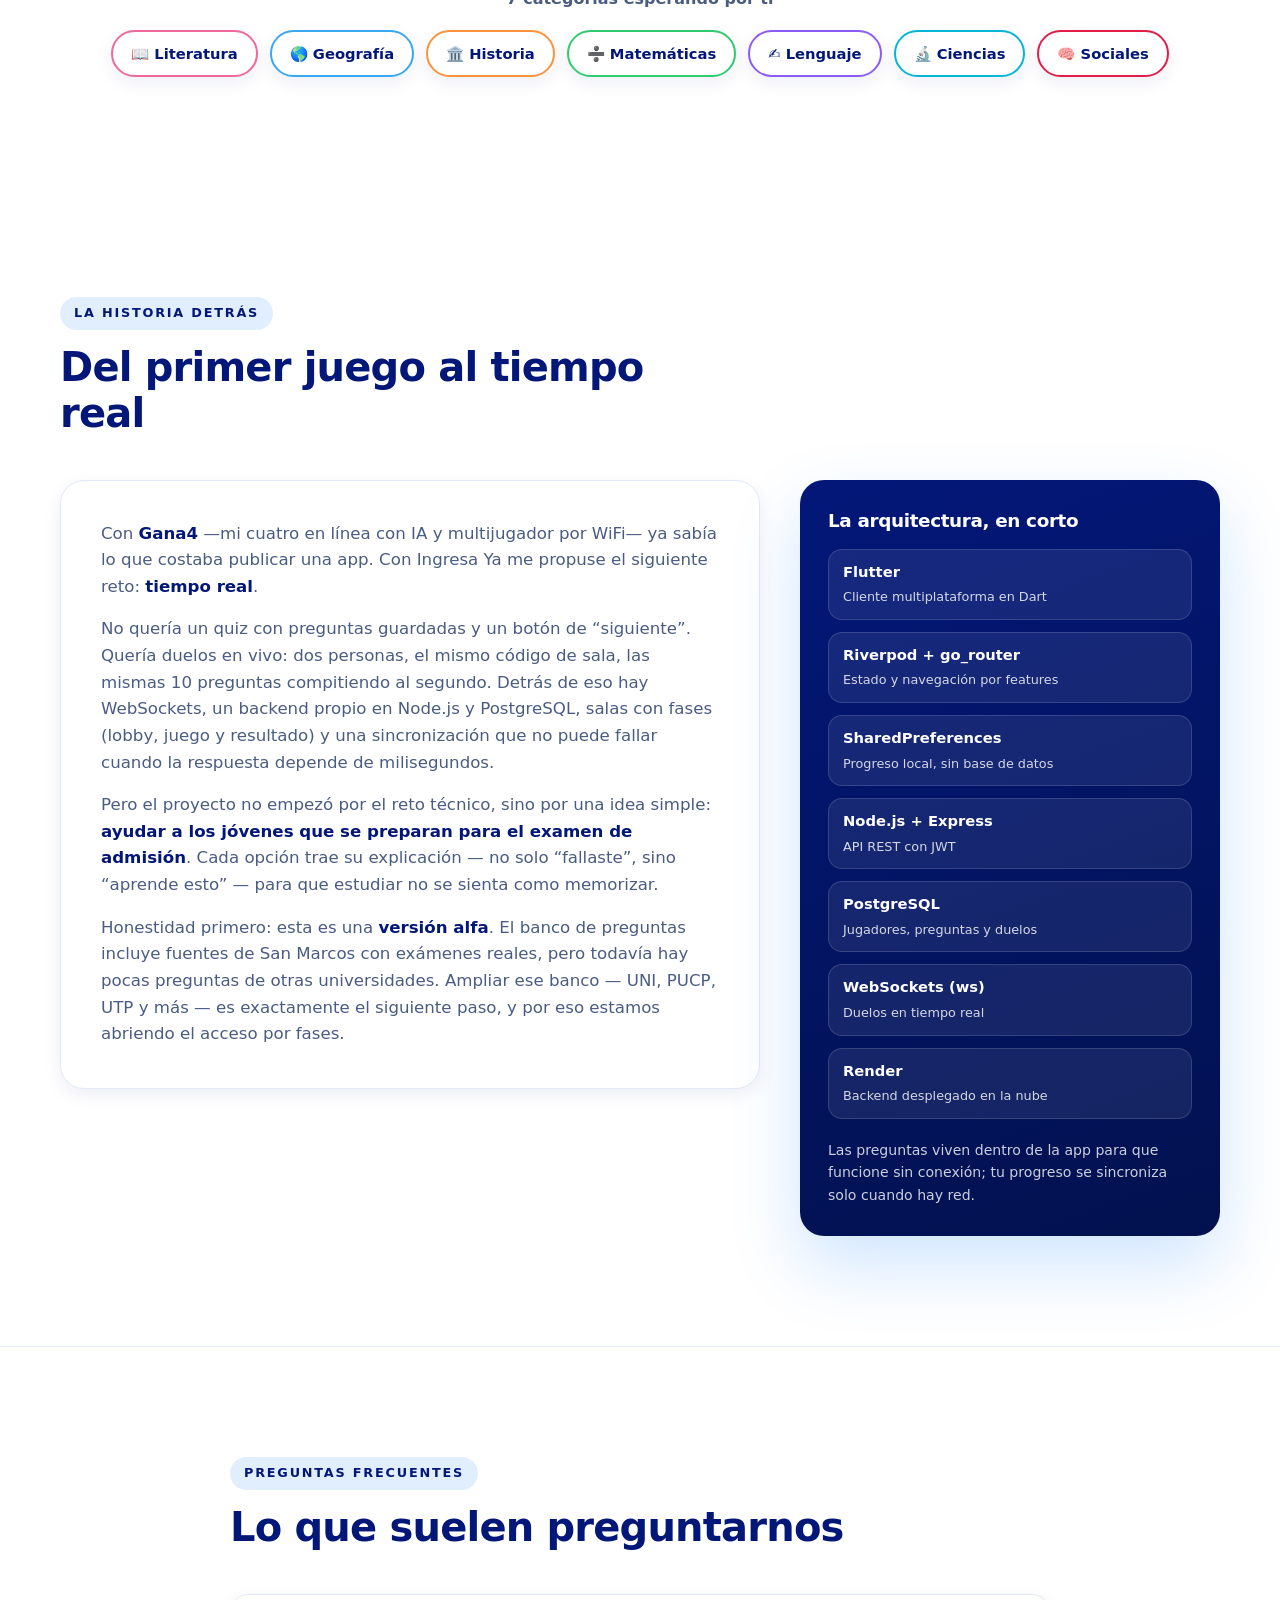
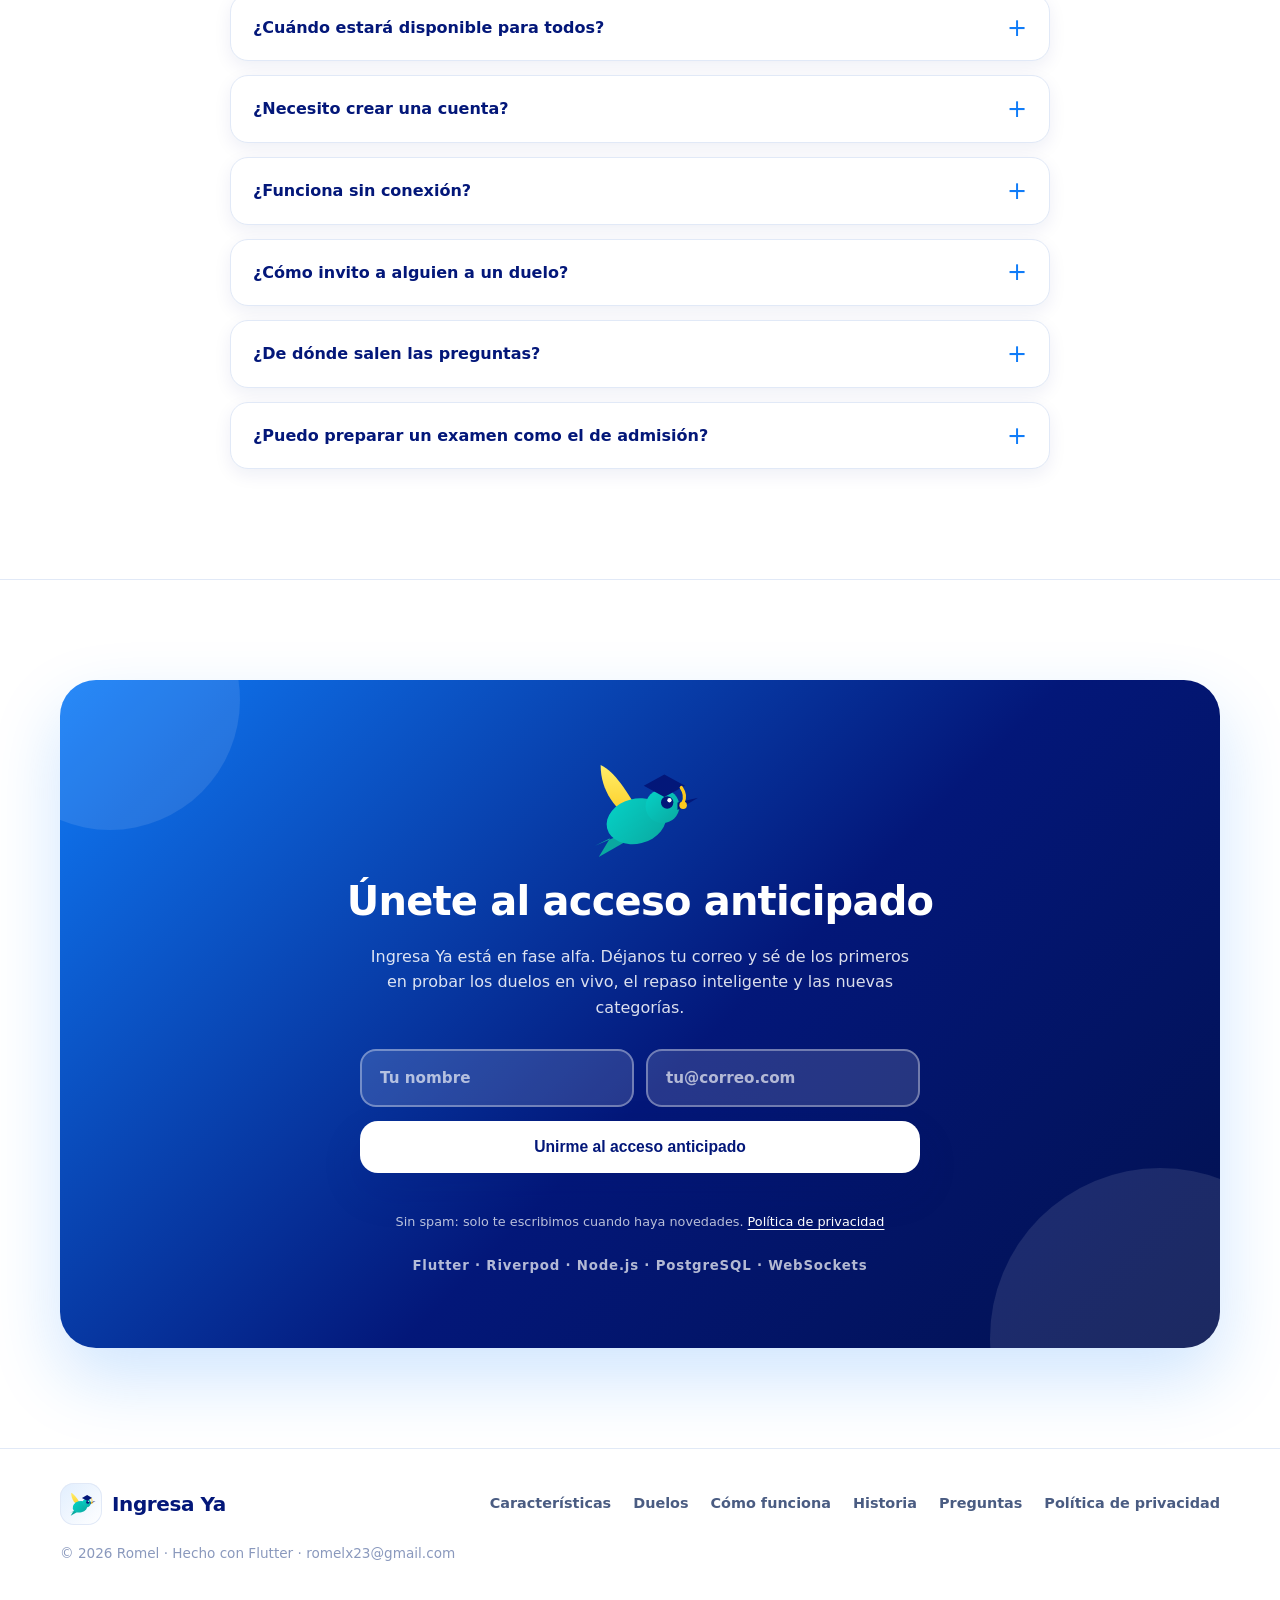
==== commit e3ba1212: "feat: historia inspiradora, waitlist de acceso anticipado y footer con contacto" ====
--- a/index.html
+++ b/index.html
@@ -25,8 +25,9 @@
         <a href="#caracteristicas">Características</a>
         <a href="#duelos">Duelos</a>
         <a href="#como-funciona">Cómo funciona</a>
+        <a href="#historia">Historia</a>
         <a href="#faq">Preguntas</a>
-        <a class="btn btn--small btn--primary nav__cta" href="#descargar">Descargar</a>
+        <a class="btn btn--small btn--primary nav__cta" href="#acceso">Acceso anticipado</a>
       </nav>
 
       <button class="nav__toggle" id="navToggle" aria-label="Abrir menú" aria-expanded="false">
@@ -47,7 +48,7 @@
             contra tus amigos.
           </p>
           <div class="hero__actions">
-            <a class="btn btn--primary" href="#descargar">Descargar la app</a>
+            <a class="btn btn--primary" href="#acceso">Únete al acceso anticipado</a>
             <a class="btn btn--ghost" href="#como-funciona">Ver cómo funciona</a>
           </div>
           <ul class="hero__facts">
@@ -152,7 +153,7 @@
             <li><span>2</span> Comparte el código de 6 dígitos</li>
             <li><span>3</span> Gana quien más acierte (y más rápido en empates)</li>
           </ol>
-          <a class="btn btn--primary" href="#descargar">Empezar un duelo</a>
+          <a class="btn btn--primary" href="#acceso">Empezar un duelo</a>
         </div>
 
         <div class="duel__mock reveal" data-delay="1">
@@ -233,6 +234,61 @@
       </div>
     </section>
 
+    <section class="section" id="historia">
+      <div class="container">
+        <header class="section__head reveal">
+          <span class="kicker">La historia detrás</span>
+          <h2>Del primer juego al tiempo real</h2>
+        </header>
+
+        <div class="story">
+          <div class="story__main reveal">
+            <p>
+              Con <strong>Gana4</strong> —mi cuatro en línea con IA y multijugador por WiFi—
+              ya sabía lo que costaba publicar una app. Con Ingresa Ya me propuse el siguiente
+              reto: <strong>tiempo real</strong>.
+            </p>
+            <p>
+              No quería un quiz con preguntas guardadas y un botón de “siguiente”. Quería duelos
+              en vivo: dos personas, el mismo código de sala, las mismas 10 preguntas compitiendo
+              al segundo. Detrás de eso hay WebSockets, un backend propio en Node.js y PostgreSQL,
+              salas con fases (lobby, juego y resultado) y una sincronización que no puede fallar
+              cuando la respuesta depende de milisegundos.
+            </p>
+            <p>
+              Pero el proyecto no empezó por el reto técnico, sino por una idea simple:
+              <strong>ayudar a los jóvenes que se preparan para el examen de admisión</strong>.
+              Cada opción trae su explicación — no solo “fallaste”, sino “aprende esto” — para que
+              estudiar no se sienta como memorizar.
+            </p>
+            <p>
+              Honestidad primero: esta es una <strong>versión alfa</strong>. El banco de preguntas
+              incluye fuentes de San Marcos con exámenes reales, pero todavía hay pocas preguntas
+              de otras universidades. Ampliar ese banco — UNI, PUCP, UTP y más — es exactamente
+              el siguiente paso, y por eso estamos abriendo el acceso por fases.
+            </p>
+          </div>
+
+          <aside class="story__side reveal" data-delay="1">
+            <h3>La arquitectura, en corto</h3>
+            <ul class="arch">
+              <li><strong>Flutter</strong><span>Cliente multiplataforma en Dart</span></li>
+              <li><strong>Riverpod + go_router</strong><span>Estado y navegación por features</span></li>
+              <li><strong>SharedPreferences</strong><span>Progreso local, sin base de datos</span></li>
+              <li><strong>Node.js + Express</strong><span>API REST con JWT</span></li>
+              <li><strong>PostgreSQL</strong><span>Jugadores, preguntas y duelos</span></li>
+              <li><strong>WebSockets (ws)</strong><span>Duelos en tiempo real</span></li>
+              <li><strong>Render</strong><span>Backend desplegado en la nube</span></li>
+            </ul>
+            <p class="story__note">
+              Las preguntas viven dentro de la app para que funcione sin conexión;
+              tu progreso se sincroniza solo cuando hay red.
+            </p>
+          </aside>
+        </div>
+      </div>
+    </section>
+
     <section class="section section--tint" id="faq">
       <div class="container container--narrow">
         <header class="section__head reveal">
@@ -242,6 +298,10 @@
 
         <div class="faq reveal">
           <details>
+            <summary>¿Cuándo estará disponible para todos?</summary>
+            <p>Estamos en fase alfa. Estamos puliendo los duelos en vivo y ampliando el banco de preguntas. Únete al acceso anticipado y te avisamos en cuanto abramos más plazas y la versión pública.</p>
+          </details>
+          <details>
             <summary>¿Necesito crear una cuenta?</summary>
             <p>No. Puedes jugar como invitado con tu dispositivo y todo tu progreso queda guardado en local. Cuando quieras, te registras con email para tener tu cuenta y sincronizarlo en la nube.</p>
           </details>
@@ -265,18 +325,35 @@
       </div>
     </section>
 
-    <section class="cta" id="descargar">
+    <section class="cta" id="acceso">
       <div class="container cta__inner reveal">
         <div class="cta__mascot" aria-hidden="true">
           <svg viewBox="0 0 64 64" width="120" height="120"><use href="#mascota"></use></svg>
         </div>
-        <h2>¿Listo para despegar?</h2>
-        <p>Ingresa Ya está disponible para Android. Descárgala desde Google Play y empieza a volar hoy.</p>
-        <div class="cta__actions">
-          <a class="btn btn--light" href="#" id="downloadBtn">Descargar la app</a>
-          <a class="btn btn--outline-light" href="#caracteristicas">Ver características</a>
-        </div>
-        <small class="cta__note">Flutter · Node.js · PostgreSQL</small>
+        <h2>Únete al acceso anticipado</h2>
+        <p>
+          Ingresa Ya está en fase alfa. Déjanos tu correo y sé de los primeros en probar
+          los duelos en vivo, el repaso inteligente y las nuevas categorías.
+        </p>
+
+        <form class="waitlist" id="waitlistForm" data-app="ingresaya" novalidate>
+          <div class="waitlist__fields">
+            <label class="sr-only" for="wl-name">Tu nombre</label>
+            <input class="waitlist__input" type="text" id="wl-name" name="nombre"
+                   placeholder="Tu nombre" required autocomplete="name" maxlength="80">
+            <label class="sr-only" for="wl-email">Tu correo</label>
+            <input class="waitlist__input" type="email" id="wl-email" name="email"
+                   placeholder="tu@correo.com" required autocomplete="email" maxlength="120">
+          </div>
+          <button class="btn btn--light waitlist__btn" type="submit">Unirme al acceso anticipado</button>
+          <p class="waitlist__msg" id="waitlistMsg" role="status" aria-live="polite"></p>
+          <small class="waitlist__note">
+            Sin spam: solo te escribimos cuando haya novedades.
+            <a href="politica-de-privacidad.html">Política de privacidad</a>
+          </small>
+        </form>
+
+        <small class="cta__note">Flutter · Riverpod · Node.js · PostgreSQL · WebSockets</small>
       </div>
     </section>
   </main>
@@ -293,10 +370,11 @@
         <a href="#caracteristicas">Características</a>
         <a href="#duelos">Duelos</a>
         <a href="#como-funciona">Cómo funciona</a>
+        <a href="#historia">Historia</a>
         <a href="#faq">Preguntas</a>
         <a href="politica-de-privacidad.html">Política de privacidad</a>
       </nav>
-      <p class="footer__copy">© 2026 Ingresa Ya · Cultura general</p>
+      <p class="footer__copy">© 2026 Romel · Hecho con Flutter · <a href="mailto:romelx23@gmail.com">romelx23@gmail.com</a></p>
     </div>
   </footer>
 
--- a/styles.css
+++ b/styles.css
@@ -345,6 +345,29 @@
 .faq details[open] summary::after { transform: translateY(-50%) rotate(45deg); }
 .faq details p { padding-bottom: 18px; margin: 0; font-size: .96rem; }
 
+/* ---------- Historia ---------- */
+.story { display: grid; grid-template-columns: 1.25fr .75fr; gap: 40px; align-items: start; }
+.story__main {
+  background: #fff; border: 1px solid var(--divider); border-radius: var(--radius);
+  padding: clamp(26px, 4vw, 40px); box-shadow: var(--shadow-sm);
+}
+.story__main p { font-size: 1.04rem; }
+.story__main p:last-child { margin-bottom: 0; }
+.story__side {
+  background: linear-gradient(160deg, var(--primary-dark), #02114E);
+  color: #fff; border-radius: var(--radius); padding: 30px 28px;
+  box-shadow: var(--shadow-lg); position: sticky; top: 100px;
+}
+.story__side h3 { color: #fff; margin-bottom: 18px; }
+.arch { list-style: none; margin: 0 0 20px; padding: 0; display: grid; gap: 12px; }
+.arch li {
+  background: rgba(255,255,255,.08); border: 1px solid rgba(255,255,255,.14);
+  border-radius: 14px; padding: 10px 14px;
+}
+.arch strong { display: block; color: #fff; font-size: .92rem; }
+.arch span { font-size: .8rem; opacity: .82; }
+.story__note { color: rgba(255,255,255,.8); font-size: .88rem; margin: 0; }
+
 /* ---------- CTA ---------- */
 .cta { padding: clamp(56px, 8vw, 100px) 0; }
 .cta__inner {
@@ -369,6 +392,36 @@
 .cta__actions { position: relative; z-index: 1; display: flex; flex-wrap: wrap; gap: 14px; justify-content: center; margin: 28px 0 20px; }
 .cta__note { position: relative; z-index: 1; color: rgba(255,255,255,.7); font-weight: 700; letter-spacing: .06em; }
 
+/* ---------- Waitlist (acceso anticipado) ---------- */
+.waitlist { position: relative; z-index: 1; max-width: 560px; margin: 28px auto 20px; }
+.waitlist__fields { display: grid; grid-template-columns: 1fr 1fr; gap: 12px; margin-bottom: 14px; }
+.waitlist__input {
+  width: 100%;
+  font: inherit; font-weight: 700; font-size: .95rem;
+  padding: 15px 18px;
+  border-radius: 16px;
+  border: 2px solid rgba(255,255,255,.35);
+  background: rgba(255,255,255,.14);
+  color: #fff;
+  outline: none;
+  transition: border-color .18s ease, background .18s ease;
+}
+.waitlist__input::placeholder { color: rgba(255,255,255,.65); font-weight: 600; }
+.waitlist__input:focus { border-color: var(--accent); background: rgba(255,255,255,.2); }
+.waitlist__btn { width: 100%; }
+.waitlist__msg { min-height: 1.4em; margin: 12px 0 6px; font-weight: 800; font-size: .92rem; }
+.waitlist__msg.is-ok { color: #A7F3D0; }
+.waitlist__msg.is-error { color: #FECACA; }
+.waitlist__note { display: block; color: rgba(255,255,255,.72); font-size: .8rem; }
+.waitlist__note a { text-decoration: underline; text-underline-offset: 3px; color: #fff; }
+
+.sr-only {
+  position: absolute; width: 1px; height: 1px; padding: 0; margin: -1px;
+  overflow: hidden; clip: rect(0 0 0 0); white-space: nowrap; border: 0;
+}
+
+.btn:disabled { opacity: .7; cursor: wait; transform: none; }
+
 /* ---------- Footer ---------- */
 .footer { border-top: 1px solid var(--divider); padding: 34px 0 46px; background: rgba(255,255,255,.6); }
 .footer__inner { display: flex; flex-wrap: wrap; align-items: center; justify-content: space-between; gap: 18px; }
@@ -448,6 +501,8 @@
   .hero__visual { min-height: 400px; }
   .grid--3 { grid-template-columns: 1fr 1fr; }
   .duel { grid-template-columns: 1fr; gap: 36px; }
+  .story { grid-template-columns: 1fr; }
+  .story__side { position: static; }
 }
 
 @media (max-width: 720px) {
@@ -468,6 +523,7 @@
   .float--streak { right: -6px; }
   .band__grid { justify-content: center; }
   .footer__inner { flex-direction: column; text-align: center; }
+  .waitlist__fields { grid-template-columns: 1fr; }
   .legal__toc { gap: 8px; }
   .legal__table, .legal__table tbody, .legal__table tr, .legal__table td { display: block; width: 100%; }
   .legal__table thead { display: none; }
